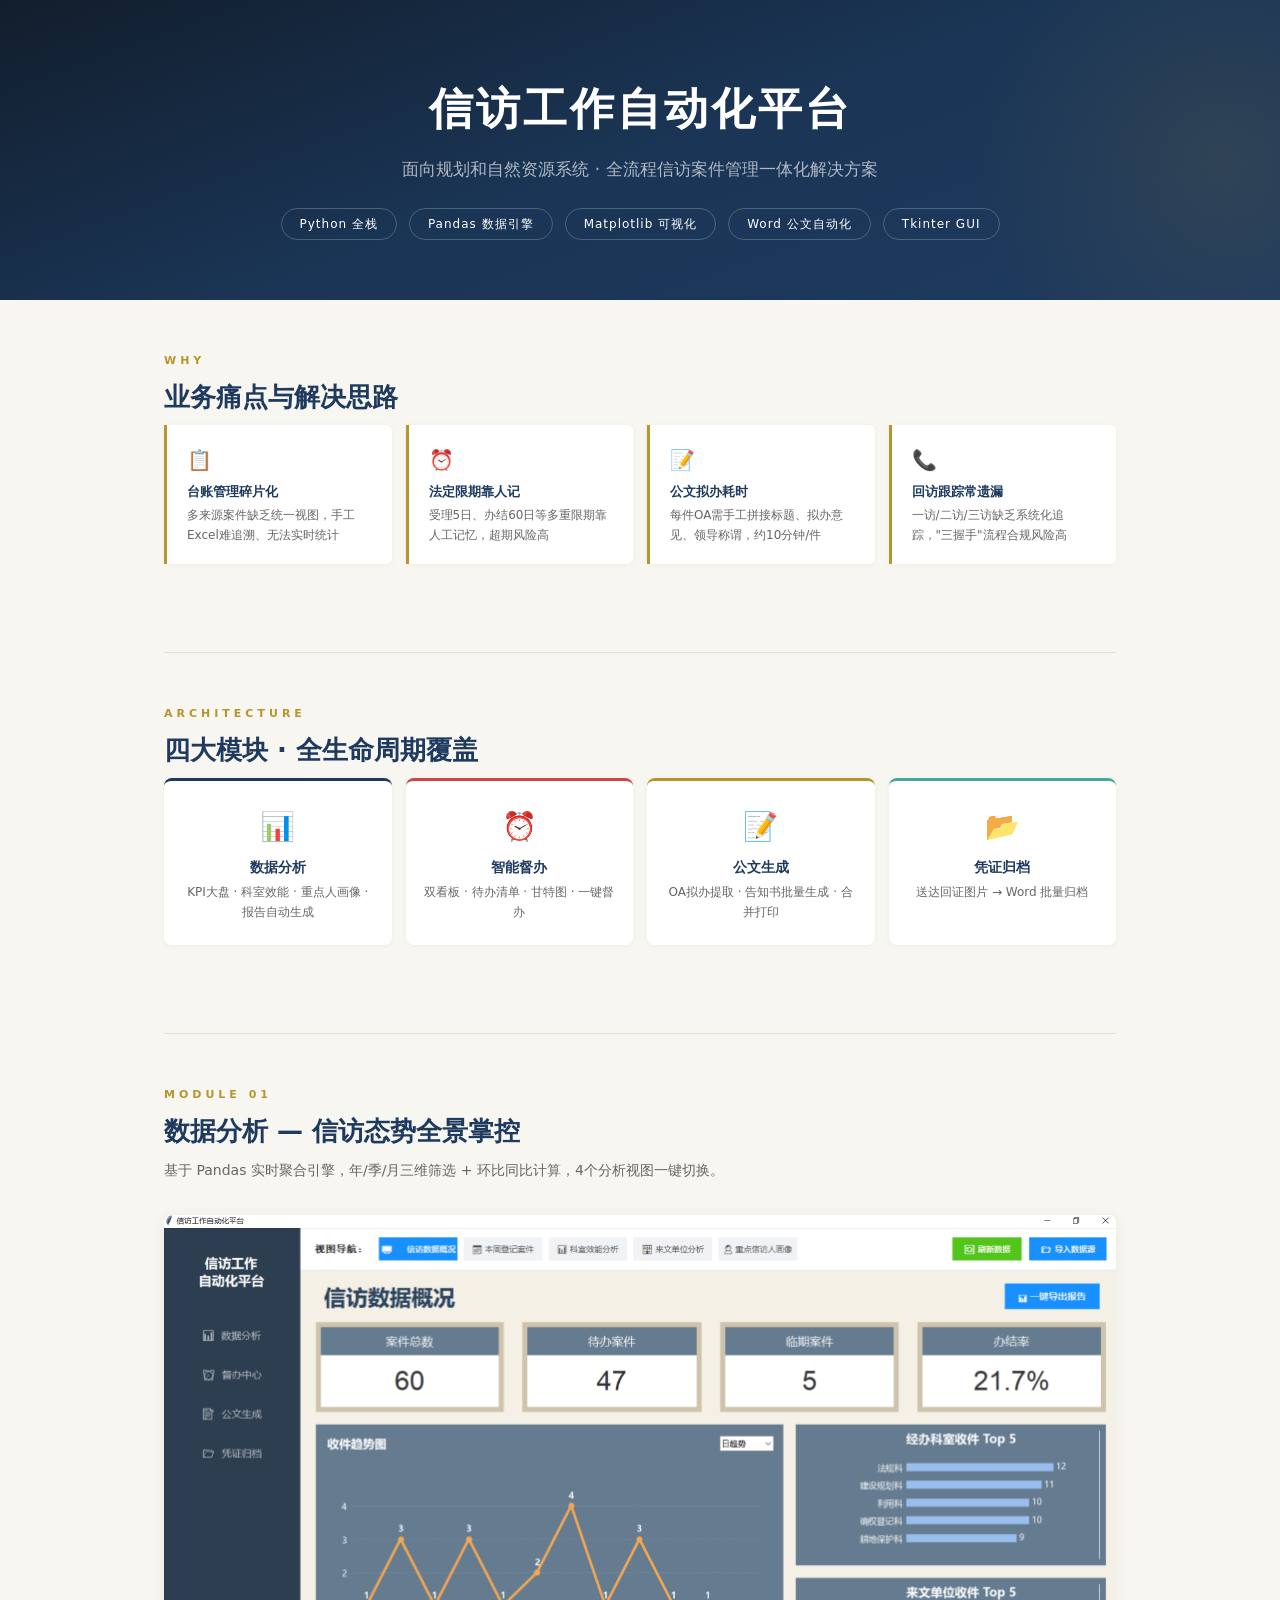
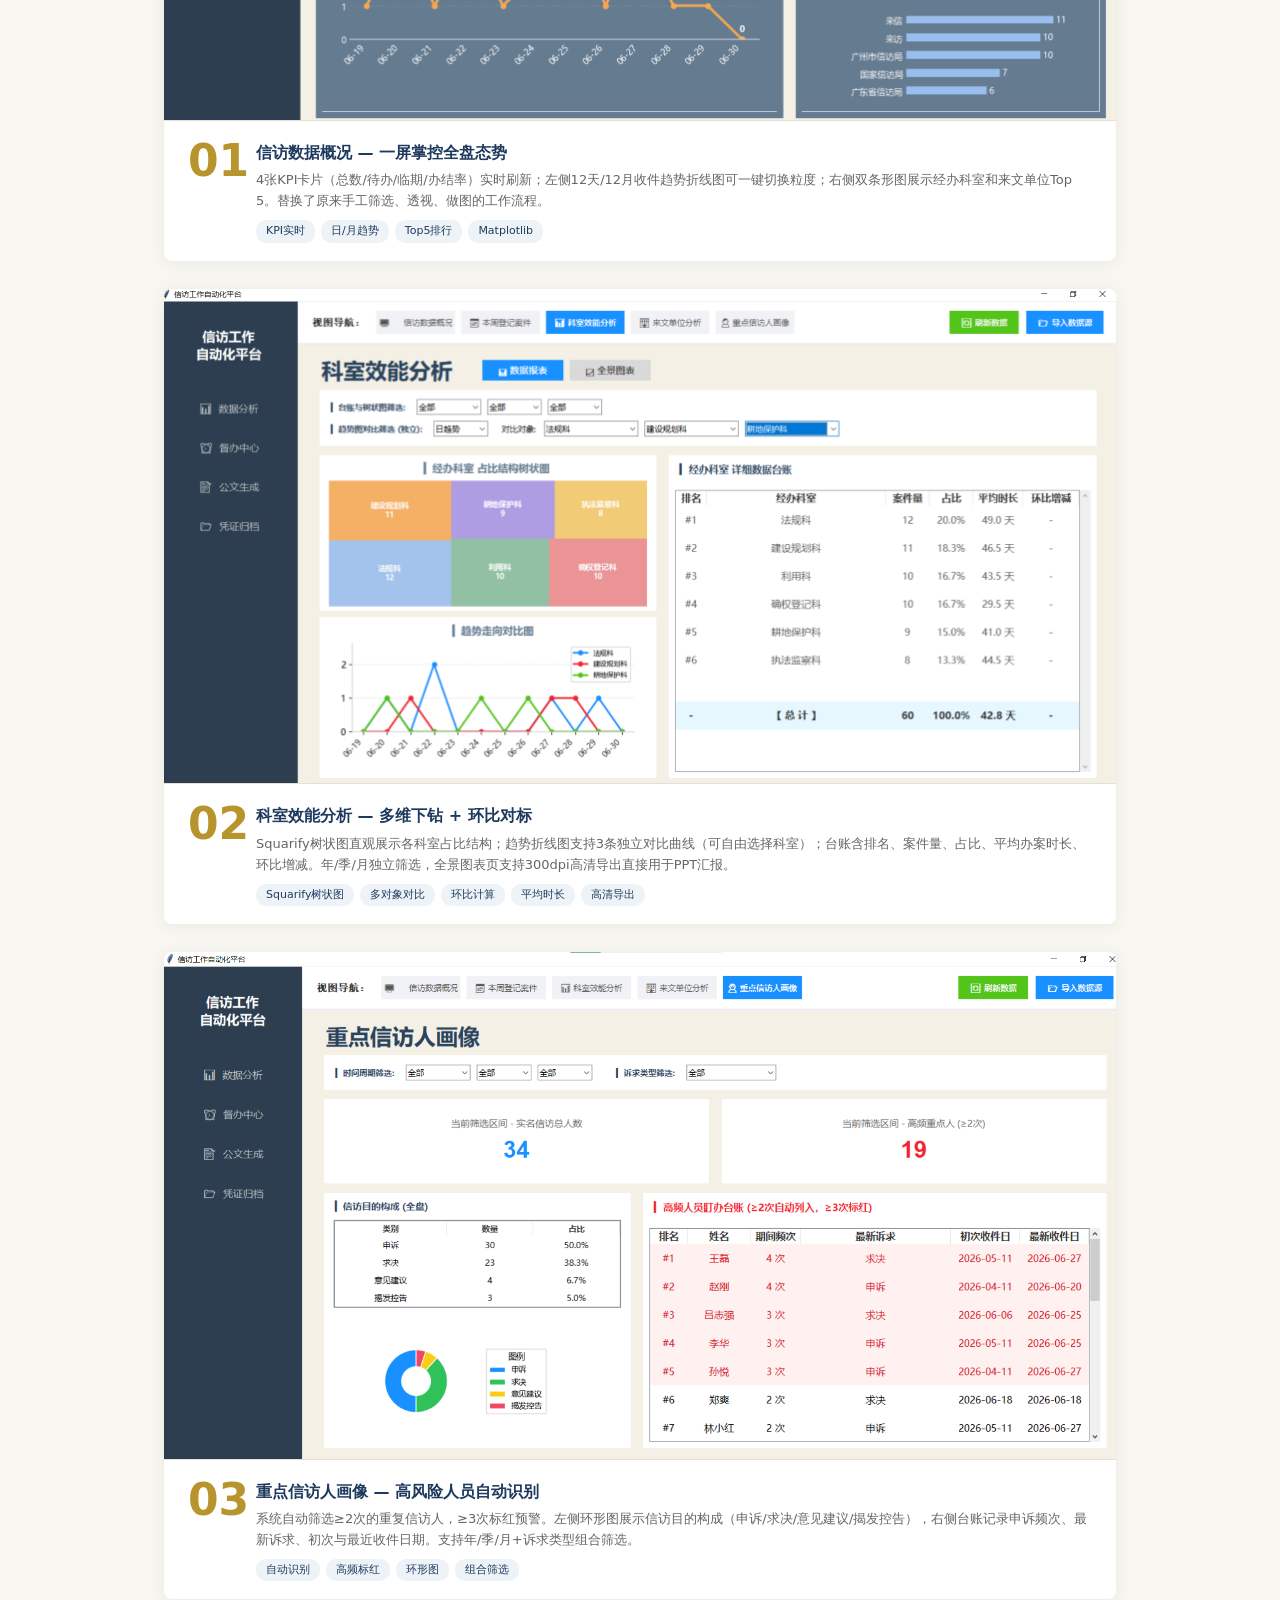
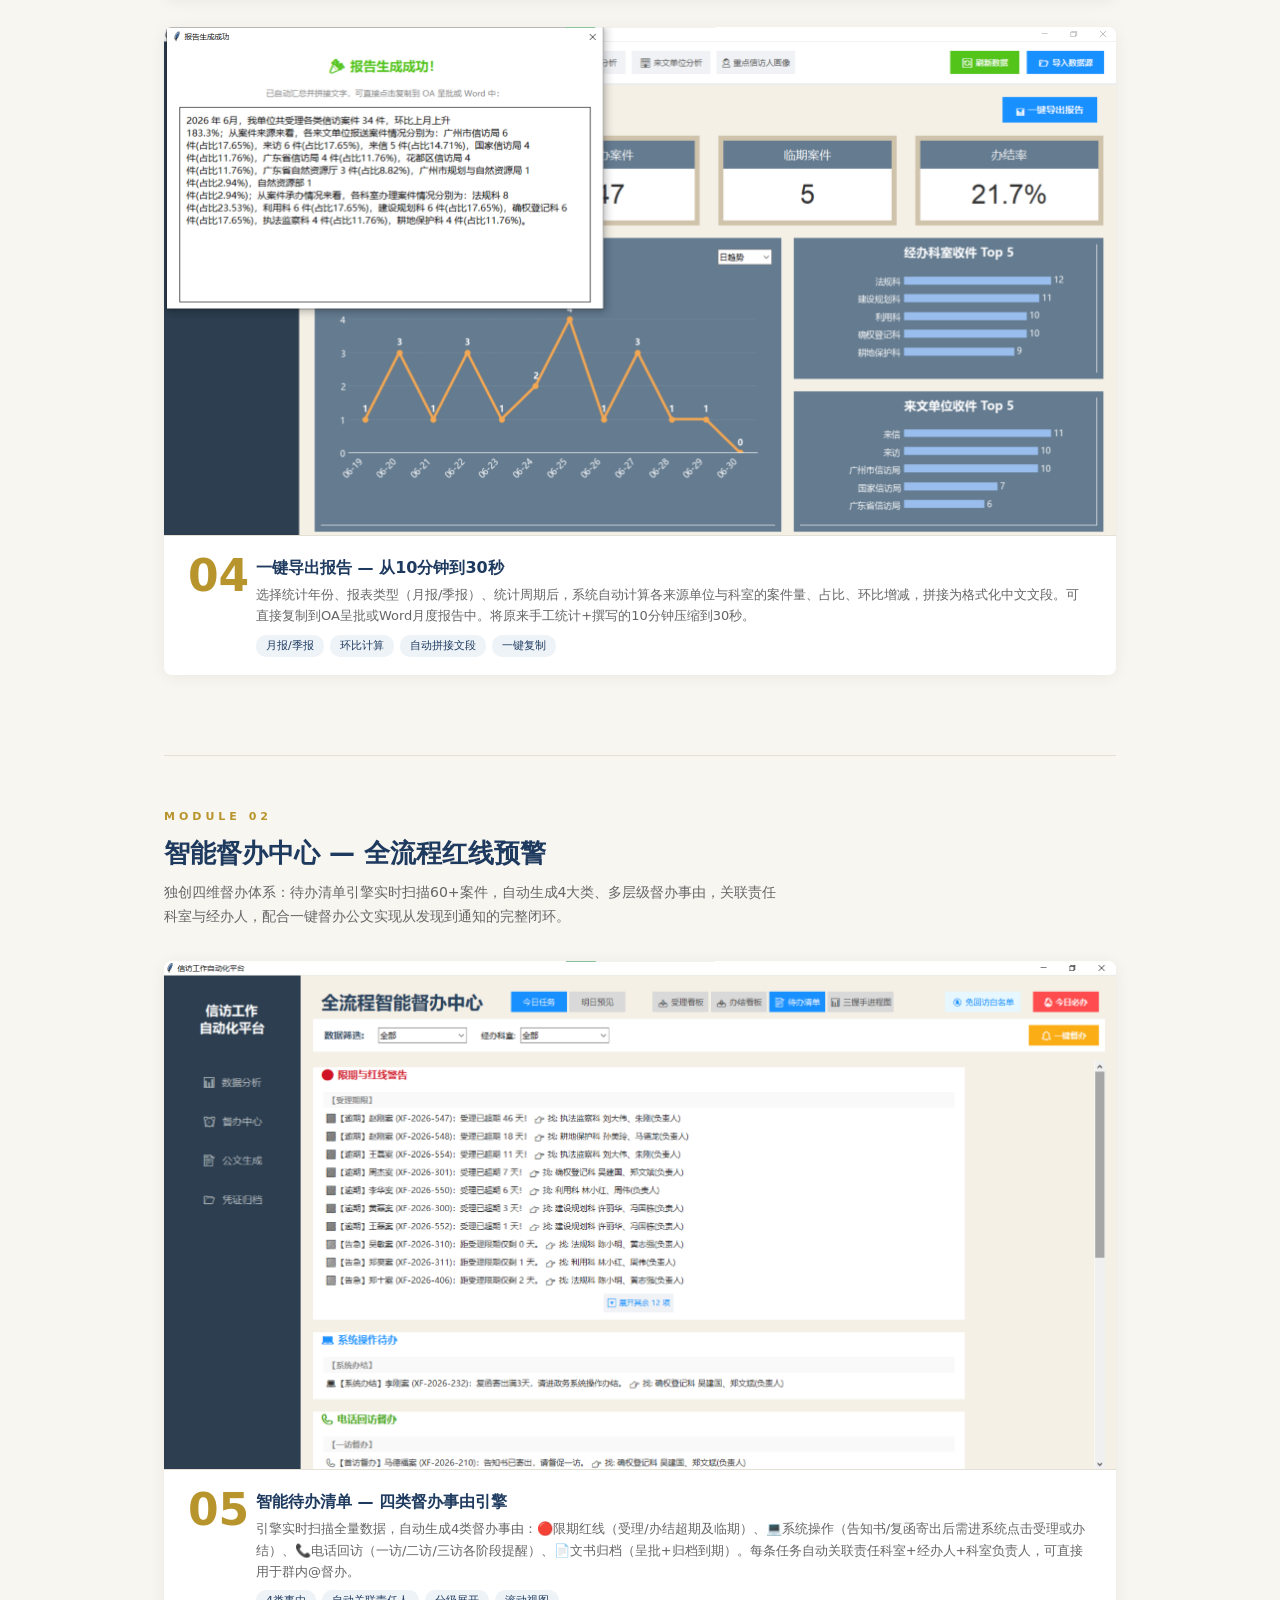
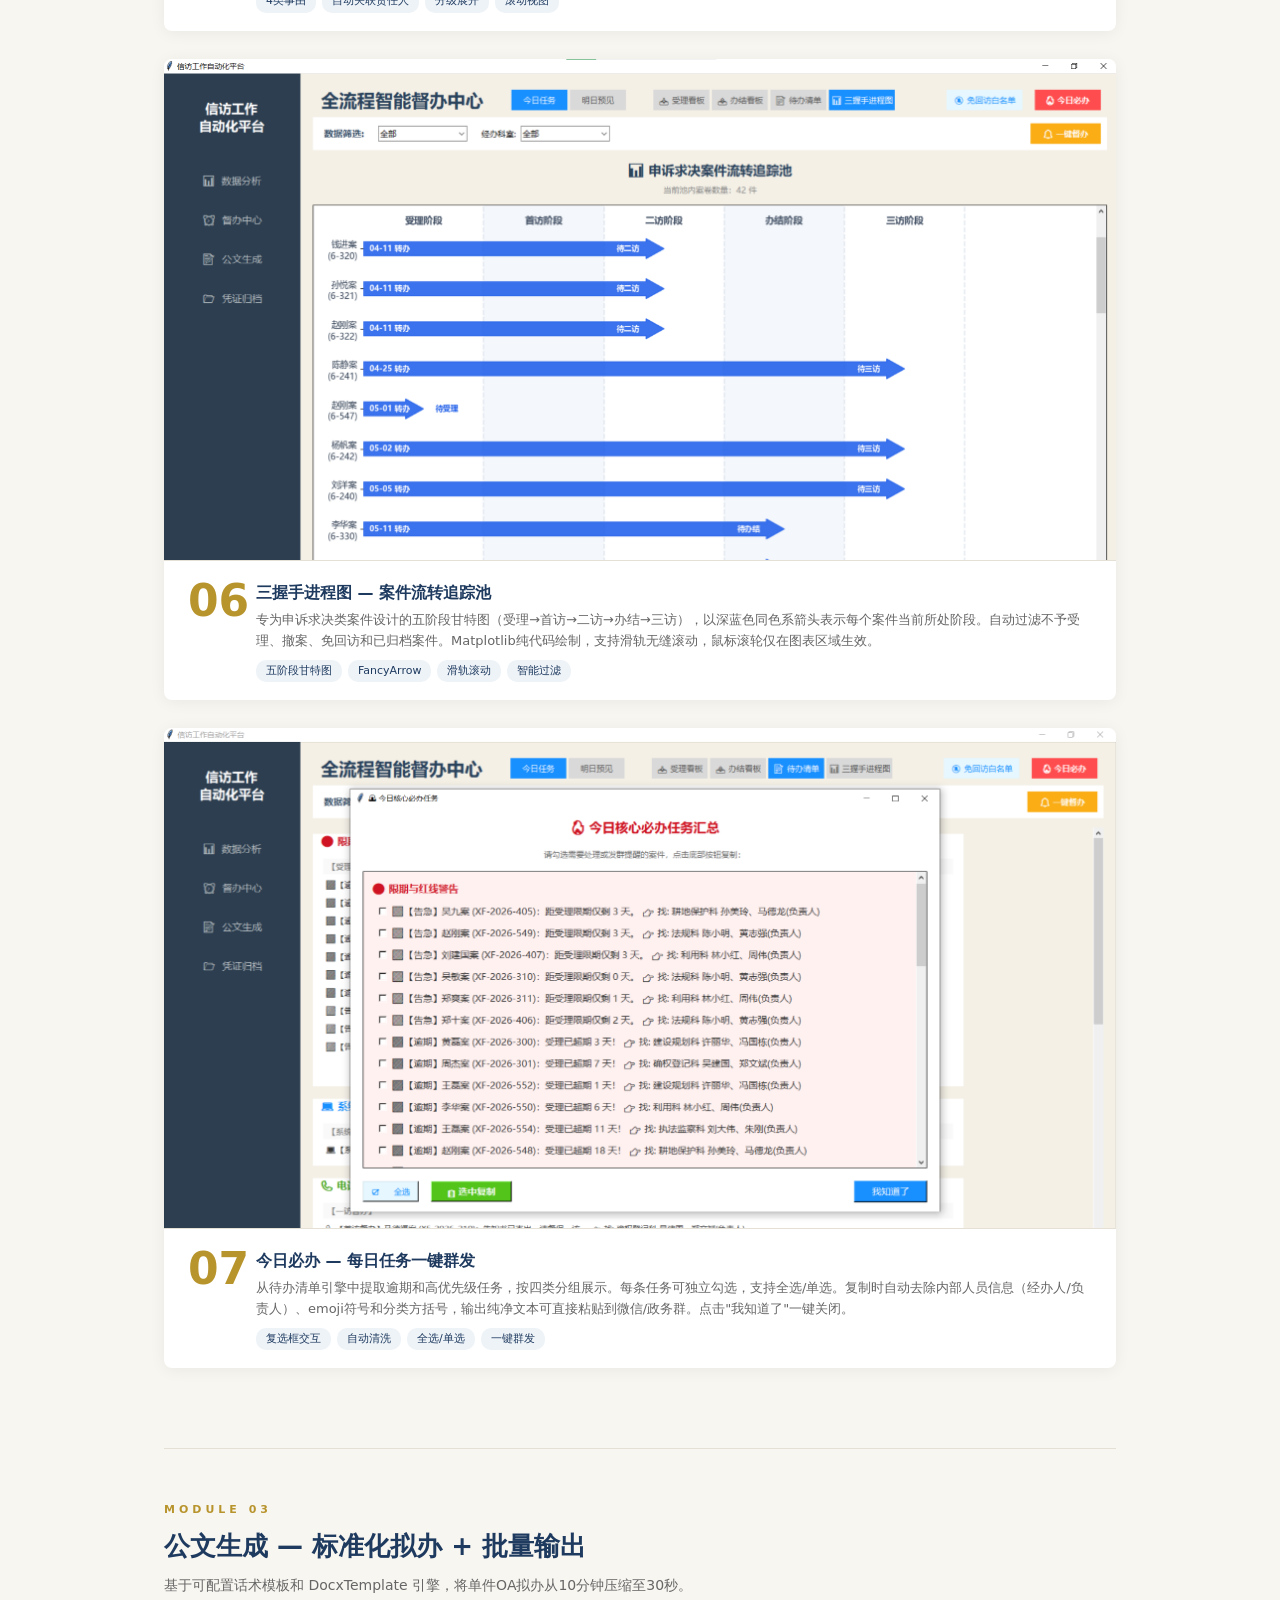
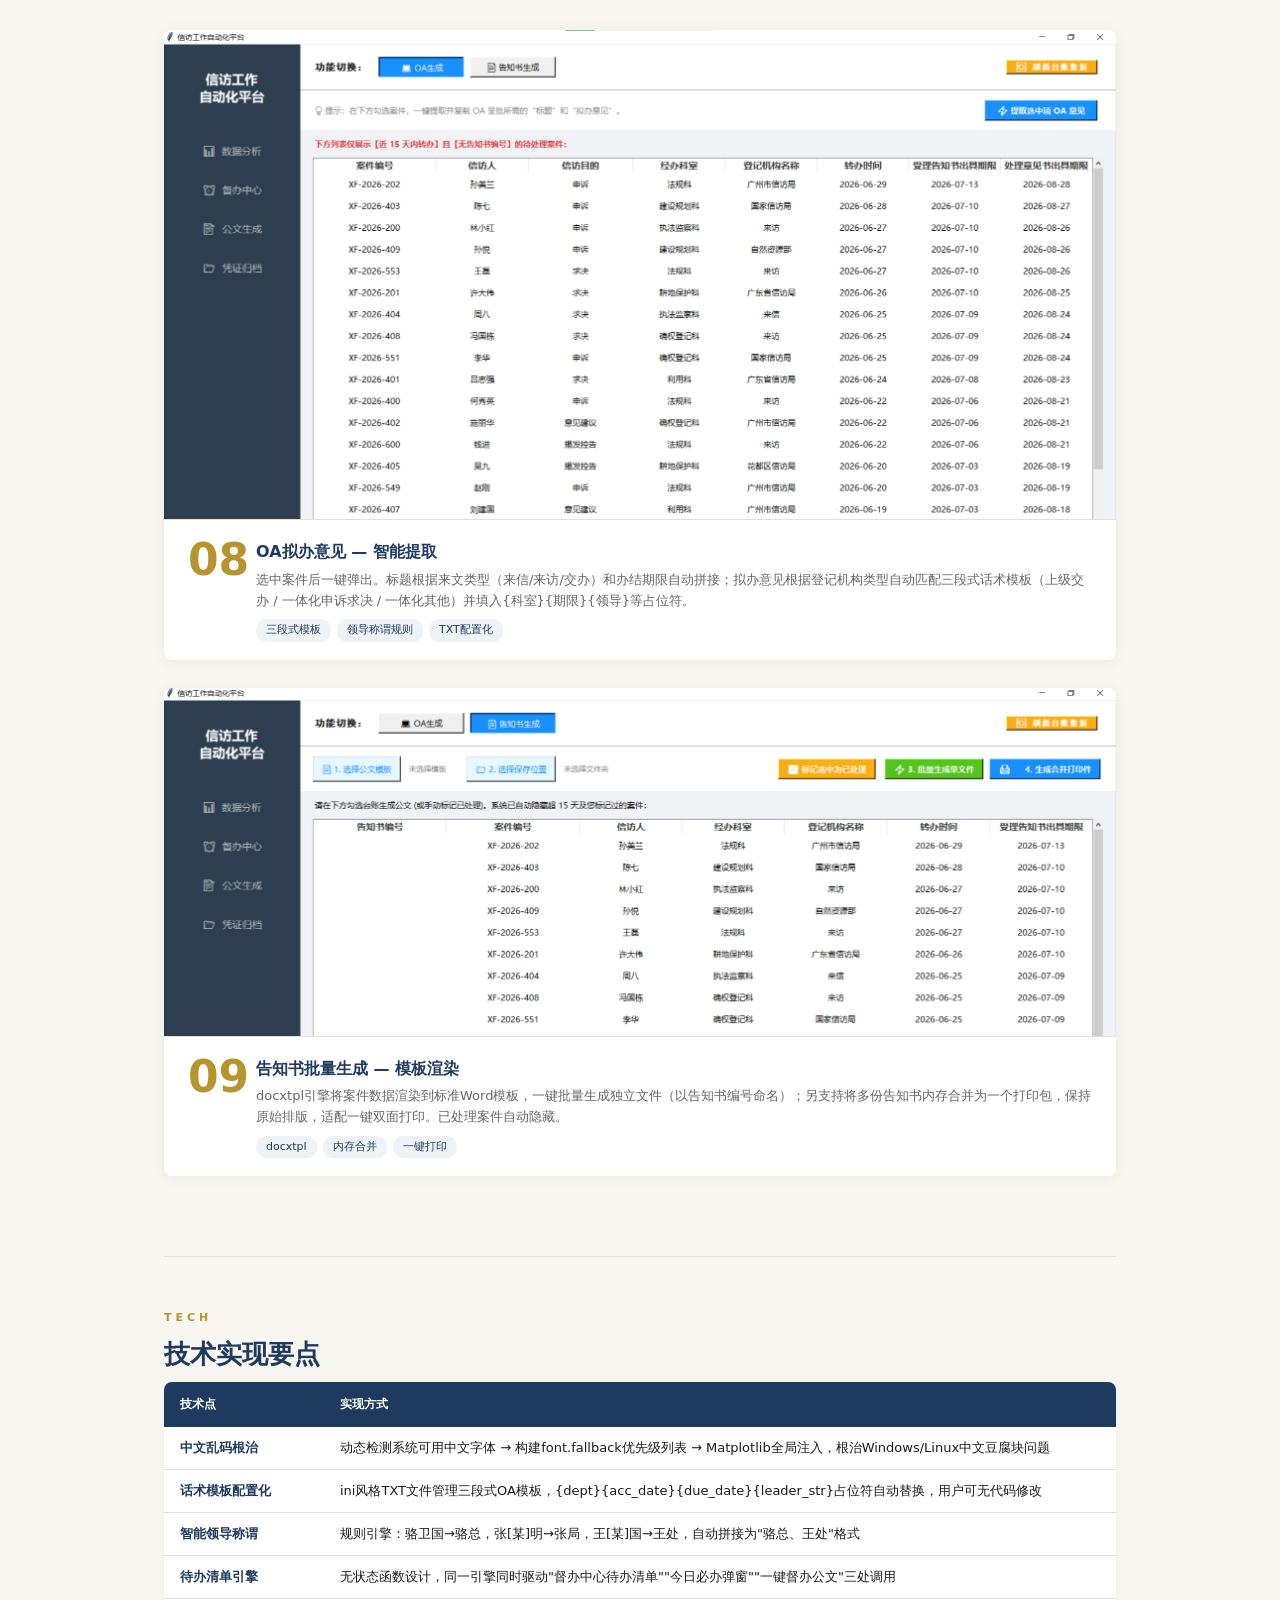
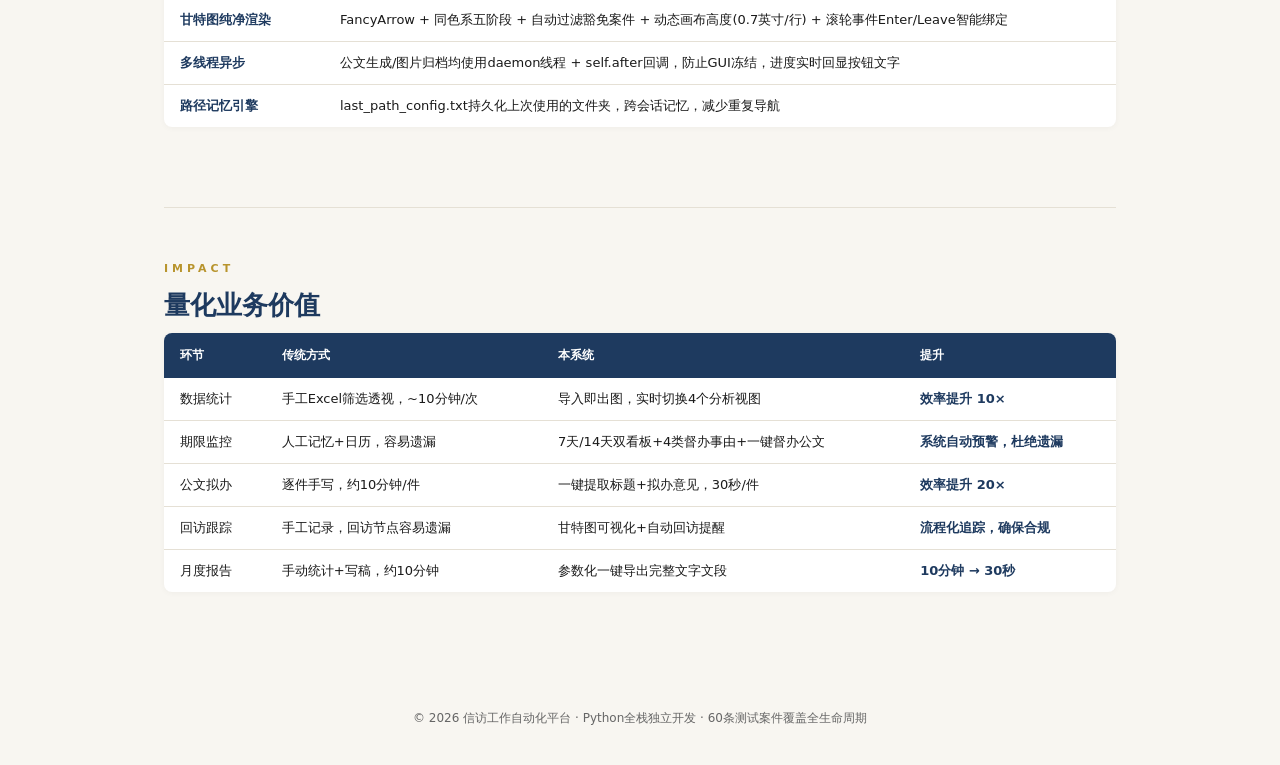
==== index.html @ 7f442aac "Add portfolio website for petition management platform Co-Authored-By: Claude Opus 4.7 <noreply@anth" ====
<!DOCTYPE html>
<html lang="zh-CN">
<head>
<meta charset="UTF-8">
<meta name="viewport" content="width=device-width, initial-scale=1.0">
<title>信访工作自动化平台 · 作品集</title>
<style>
  :root {
    --bg: #f8f6f1;
    --card: #fff;
    --text: #1a1a1a;
    --muted: #666;
    --blue: #1e3a5f;
    --gold: #b8942d;
    --tag-bg: #eef3f8;
    --border: #e5e0d5;
  }
  * { margin:0; padding:0; box-sizing:border-box; }
  body {
    font-family: "Microsoft YaHei","PingFang SC",system-ui,sans-serif;
    background:var(--bg); color:var(--text); line-height:1.7;
  }

  /* ── HERO ── */
  .hero {
    background: linear-gradient(160deg, #121e2d 0%, #1a3555 50%, #1e3a5f 100%);
    color:#fff; text-align:center; padding:72px 32px 60px; position:relative; overflow:hidden;
  }
  .hero::after {
    content:''; position:absolute; top:-30%; right:-15%;
    width:500px; height:500px;
    background:radial-gradient(circle, rgba(184,148,45,0.12) 0%, transparent 70%);
    pointer-events:none;
  }
  .hero h1 { font-size:44px; font-weight:900; letter-spacing:3px; position:relative; z-index:1; }
  .hero .sub { font-size:17px; color:rgba(255,255,255,0.65); margin-top:8px; position:relative; z-index:1; }
  .hero .tags { margin-top:24px; display:flex; justify-content:center; gap:12px; flex-wrap:wrap; position:relative; z-index:1; }
  .hero .tags span {
    border:1px solid rgba(255,255,255,0.22); padding:5px 18px; border-radius:20px;
    font-size:12px; letter-spacing:1px;
  }

  /* ── LAYOUT ── */
  .wrap { max-width:1000px; margin:0 auto; padding:0 24px; }
  .sec { padding:52px 0; border-bottom:1px solid var(--border); }
  .sec:last-child { border:none; }

  .sec-label { font-size:11px; letter-spacing:4px; color:var(--gold); font-weight:700; margin-bottom:4px; }
  .sec-title { font-size:26px; font-weight:900; color:var(--blue); margin-bottom:6px; }
  .sec-desc { font-size:14px; color:var(--muted); max-width:620px; margin-bottom:32px; }

  /* ── PAIN CARDS ── */
  .pain-row { display:grid; grid-template-columns:repeat(4,1fr); gap:14px; margin-bottom:36px; page-break-inside:avoid; break-inside:avoid; }
  @media(max-width:780px){ .pain-row{grid-template-columns:1fr 1fr;} }
  .pain {
    background:var(--card); border-left:3px solid var(--gold); padding:18px 20px;
    border-radius:0 6px 6px 0; box-shadow:0 1px 6px rgba(0,0,0,0.04);
  }
  .pain .icon { font-size:20px; margin-bottom:4px; }
  .pain .t { font-weight:700; font-size:13px; color:var(--blue); margin-bottom:2px; }
  .pain .d { font-size:12px; color:var(--muted); }

  /* ── SCREENSHOT ROW ── */
  .shot { background:var(--card); border-radius:8px; overflow:hidden; box-shadow:0 2px 16px rgba(0,0,0,0.06); margin-bottom:28px; transition: transform .18s, box-shadow .18s; page-break-inside:avoid; break-inside:avoid; }
  .shot:hover { transform:translateY(-2px); box-shadow:0 6px 24px rgba(0,0,0,0.10); }
  .shot img { width:100%; display:block; border-bottom:1px solid var(--border); cursor:pointer; }
  .shot .info { padding:18px 24px; display:flex; gap:20px; align-items:flex-start; }
  .shot .info .n { font-size:44px; font-weight:900; color:var(--gold); line-height:1; min-width:48px; }
  .shot .info h4 { font-size:16px; font-weight:800; color:var(--blue); margin-bottom:3px; }
  .shot .info .why { font-size:13px; color:var(--muted); line-height:1.65; margin-bottom:8px; }
  .shot .info .chip-row { display:flex; gap:6px; flex-wrap:wrap; }
  .chip { background:var(--tag-bg); padding:2px 10px; font-size:11px; border-radius:10px; color:var(--blue); }

  .shot-grid { display:grid; grid-template-columns:1fr 1fr; gap:22px; margin-bottom:28px; }
  @media(max-width:780px){ .shot-grid{grid-template-columns:1fr;} }

  /* ── ARCH ── */
  .arch-row { display:grid; grid-template-columns:repeat(4,1fr); gap:14px; margin-bottom:36px; }
  @media(max-width:780px){ .arch-row{grid-template-columns:1fr 1fr;} }
  .arch {
    background:var(--card); border-radius:8px; padding:22px 18px; text-align:center;
    box-shadow:0 1px 6px rgba(0,0,0,0.04); border-top:3px solid var(--blue);
  }
  .arch:nth-child(2){border-top-color:#c44} .arch:nth-child(3){border-top-color:var(--gold)} .arch:nth-child(4){border-top-color:#4a9}
  .arch .a { font-size:28px; margin-bottom:6px; }
  .arch .b { font-weight:700; font-size:14px; color:var(--blue); margin-bottom:2px; }
  .arch .c { font-size:12px; color:var(--muted); }

  /* ── TABLE ── */
  .tbl { width:100%; border-collapse:collapse; background:var(--card); border-radius:8px; overflow:hidden; box-shadow:0 1px 6px rgba(0,0,0,0.04); margin-bottom:28px; page-break-inside:avoid; break-inside:avoid; }
  .tbl th { background:var(--blue); color:#fff; padding:12px 16px; font-size:12px; text-align:left; font-weight:600; }
  .tbl td { padding:10px 16px; font-size:13px; border-bottom:1px solid var(--border); }
  .tbl tr:last-child td { border:none; }
  .tbl .k { font-weight:700; color:var(--blue); }

  /* ── LIGHTBOX ── */
  .lb { display:none; position:fixed; inset:0; background:rgba(0,0,0,0.9); z-index:999; align-items:center; justify-content:center; flex-direction:column; cursor:pointer; }
  .lb.on { display:flex; }
  .lb img { max-width:95vw; max-height:88vh; border-radius:4px; box-shadow:0 8px 40px rgba(0,0,0,0.5); }
  .lb .x { position:fixed; top:16px; right:28px; font-size:36px; color:#fff; cursor:pointer; z-index:1000; }
  .lb .cap { color:rgba(255,255,255,0.65); margin-top:12px; font-size:13px; max-width:560px; text-align:center; }

  /* ── FOOTER ── */
  .ft { text-align:center; padding:36px; color:var(--muted); font-size:12px; }
</style>
</head>
<body>

<!-- ═══════════ HERO ═══════════ -->
<header class="hero">
  <h1>信访工作自动化平台</h1>
  <p class="sub">面向规划和自然资源系统 · 全流程信访案件管理一体化解决方案</p>
  <div class="tags">
    <span>Python 全栈</span><span>Pandas 数据引擎</span><span>Matplotlib 可视化</span><span>Word 公文自动化</span><span>Tkinter GUI</span>
  </div>
</header>

<div class="wrap">

<!-- ═══════════ 痛点 ═══════════ -->
<section class="sec">
  <div class="sec-label">WHY</div>
  <div class="sec-title">业务痛点与解决思路</div>
  <div class="pain-row">
    <div class="pain"><div class="icon">&#x1F4CB;</div><div class="t">台账管理碎片化</div><div class="d">多来源案件缺乏统一视图，手工Excel难追溯、无法实时统计</div></div>
    <div class="pain"><div class="icon">&#x23F0;</div><div class="t">法定限期靠人记</div><div class="d">受理5日、办结60日等多重限期靠人工记忆，超期风险高</div></div>
    <div class="pain"><div class="icon">&#x1F4DD;</div><div class="t">公文拟办耗时</div><div class="d">每件OA需手工拼接标题、拟办意见、领导称谓，约10分钟/件</div></div>
    <div class="pain"><div class="icon">&#x1F4DE;</div><div class="t">回访跟踪常遗漏</div><div class="d">一访/二访/三访缺乏系统化追踪，"三握手"流程合规风险高</div></div>
  </div>
</section>

<!-- ═══════════ 系统架构 ═══════════ -->
<section class="sec">
  <div class="sec-label">ARCHITECTURE</div>
  <div class="sec-title">四大模块 · 全生命周期覆盖</div>
  <div class="arch-row">
    <div class="arch"><div class="a">&#x1F4CA;</div><div class="b">数据分析</div><div class="c">KPI大盘 · 科室效能 · 重点人画像 · 报告自动生成</div></div>
    <div class="arch"><div class="a">&#x23F0;</div><div class="b">智能督办</div><div class="c">双看板 · 待办清单 · 甘特图 · 一键督办</div></div>
    <div class="arch"><div class="a">&#x1F4DD;</div><div class="b">公文生成</div><div class="c">OA拟办提取 · 告知书批量生成 · 合并打印</div></div>
    <div class="arch"><div class="a">&#x1F4C2;</div><div class="b">凭证归档</div><div class="c">送达回证图片 → Word 批量归档</div></div>
  </div>
</section>

<!-- ═══════════ 模块一：数据分析 ═══════════ -->
<section class="sec">
  <div class="sec-label">MODULE 01</div>
  <div class="sec-title">数据分析 — 信访态势全景掌控</div>
  <p class="sec-desc">基于 Pandas 实时聚合引擎，年/季/月三维筛选 + 环比同比计算，4个分析视图一键切换。</p>

  <!-- 截图1：全局概况 -->
  <div class="shot">
    <img src="功能截图/信访数据概况页.png" alt="信访数据概况" loading="lazy" onclick="openLB(this.src,'全局态势一屏掌控：KPI卡片实时刷新，日/月趋势切换，科室&来文单位Top5排行')">
    <div class="info">
      <div class="n">01</div>
      <div>
        <h4>信访数据概况 — 一屏掌控全盘态势</h4>
        <p class="why">4张KPI卡片（总数/待办/临期/办结率）实时刷新；左侧12天/12月收件趋势折线图可一键切换粒度；右侧双条形图展示经办科室和来文单位Top 5。替换了原来手工筛选、透视、做图的工作流程。</p>
        <div class="chip-row"><span class="chip">KPI实时</span><span class="chip">日/月趋势</span><span class="chip">Top5排行</span><span class="chip">Matplotlib</span></div>
      </div>
    </div>
  </div>

  <!-- 截图2：科室效能 -->
  <div class="shot">
    <img src="功能截图/科室效能分析页的数据报表.png" alt="科室效能分析" loading="lazy" onclick="openLB(this.src,'树状图 + 趋势对比 + 数据台账：排名、案件量、占比、平均办案时长、环比增减')">
    <div class="info">
      <div class="n">02</div>
      <div>
        <h4>科室效能分析 — 多维下钻 + 环比对标</h4>
        <p class="why">Squarify树状图直观展示各科室占比结构；趋势折线图支持3条独立对比曲线（可自由选择科室）；台账含排名、案件量、占比、平均办案时长、环比增减。年/季/月独立筛选，全景图表页支持300dpi高清导出直接用于PPT汇报。</p>
        <div class="chip-row"><span class="chip">Squarify树状图</span><span class="chip">多对象对比</span><span class="chip">环比计算</span><span class="chip">平均时长</span><span class="chip">高清导出</span></div>
      </div>
    </div>
  </div>

  <!-- 截图3：重点人画像 -->
  <div class="shot">
    <img src="功能截图/重点人画像页.png" alt="重点信访人画像" loading="lazy" onclick="openLB(this.src,'自动识别高频信访人：≥2次列入台账，≥3次标红；环形图展示信访目的构成')">
    <div class="info">
      <div class="n">03</div>
      <div>
        <h4>重点信访人画像 — 高风险人员自动识别</h4>
        <p class="why">系统自动筛选≥2次的重复信访人，≥3次标红预警。左侧环形图展示信访目的构成（申诉/求决/意见建议/揭发控告），右侧台账记录申诉频次、最新诉求、初次与最近收件日期。支持年/季/月+诉求类型组合筛选。</p>
        <div class="chip-row"><span class="chip">自动识别</span><span class="chip">高频标红</span><span class="chip">环形图</span><span class="chip">组合筛选</span></div>
      </div>
    </div>
  </div>

  <!-- 截图4：报告导出 -->
  <div class="shot">
    <img src="功能截图/信访数据周报、月报提取页.png" alt="一键导出报告" loading="lazy" onclick="openLB(this.src,'参数化生成：选择年份·报表类型·统计周期，自动输出格式化的文字报告，一键复制到OA')">
    <div class="info">
      <div class="n">04</div>
      <div>
        <h4>一键导出报告 — 从10分钟到30秒</h4>
        <p class="why">选择统计年份、报表类型（月报/季报）、统计周期后，系统自动计算各来源单位与科室的案件量、占比、环比增减，拼接为格式化中文文段。可直接复制到OA呈批或Word月度报告中。将原来手工统计+撰写的10分钟压缩到30秒。</p>
        <div class="chip-row"><span class="chip">月报/季报</span><span class="chip">环比计算</span><span class="chip">自动拼接文段</span><span class="chip">一键复制</span></div>
      </div>
    </div>
  </div>
</section>

<!-- ═══════════ 模块二：智能督办 ═══════════ -->
<section class="sec">
  <div class="sec-label">MODULE 02</div>
  <div class="sec-title">智能督办中心 — 全流程红线预警</div>
  <p class="sec-desc">独创四维督办体系：待办清单引擎实时扫描60+案件，自动生成4大类、多层级督办事由，关联责任科室与经办人，配合一键督办公文实现从发现到通知的完整闭环。</p>

  <!-- 截图5：待办清单 -->
  <div class="shot">
    <img src="功能截图/督办中心的待办清单.png" alt="智能待办清单" loading="lazy" onclick="openLB(this.src,'四类督办事由全覆盖：限期红线·系统操作·电话回访·文书归档，自动关联责任科室+经办人')">
    <div class="info">
      <div class="n">05</div>
      <div>
        <h4>智能待办清单 — 四类督办事由引擎</h4>
        <p class="why">引擎实时扫描全量数据，自动生成4类督办事由：🔴限期红线（受理/办结超期及临期）、💻系统操作（告知书/复函寄出后需进系统点击受理或办结）、📞电话回访（一访/二访/三访各阶段提醒）、📄文书归档（呈批+归档到期）。每条任务自动关联责任科室+经办人+科室负责人，可直接用于群内@督办。</p>
        <div class="chip-row"><span class="chip">4类事由</span><span class="chip">自动关联责任人</span><span class="chip">分级展开</span><span class="chip">滚动视图</span></div>
      </div>
    </div>
  </div>

  <!-- 截图6：三握手进程图 -->
  <div class="shot">
    <img src="功能截图/督办中心的三握手进程图.png" alt="三握手进程图" loading="lazy" onclick="openLB(this.src,'申诉求决案件流转追踪甘特图：五阶段同色系箭头，滑轨滚动，自动过滤免回访案件')">
    <div class="info">
      <div class="n">06</div>
      <div>
        <h4>三握手进程图 — 案件流转追踪池</h4>
        <p class="why">专为申诉求决类案件设计的五阶段甘特图（受理→首访→二访→办结→三访），以深蓝色同色系箭头表示每个案件当前所处阶段。自动过滤不予受理、撤案、免回访和已归档案件。Matplotlib纯代码绘制，支持滑轨无缝滚动，鼠标滚轮仅在图表区域生效。</p>
        <div class="chip-row"><span class="chip">五阶段甘特图</span><span class="chip">FancyArrow</span><span class="chip">滑轨滚动</span><span class="chip">智能过滤</span></div>
      </div>
    </div>
  </div>

  <!-- 截图7：今日必办 -->
  <div class="shot">
    <img src="功能截图/督办中心的今日必办窗口.png" alt="今日必办" loading="lazy" onclick="openLB(this.src,'每日核心任务汇总：四类事由分组 + 复选框交互 + 选中复制（自动清洗内部信息）→ 直接发群')">
    <div class="info">
      <div class="n">07</div>
      <div>
        <h4>今日必办 — 每日任务一键群发</h4>
        <p class="why">从待办清单引擎中提取逾期和高优先级任务，按四类分组展示。每条任务可独立勾选，支持全选/单选。复制时自动去除内部人员信息（经办人/负责人）、emoji符号和分类方括号，输出纯净文本可直接粘贴到微信/政务群。点击"我知道了"一键关闭。</p>
        <div class="chip-row"><span class="chip">复选框交互</span><span class="chip">自动清洗</span><span class="chip">全选/单选</span><span class="chip">一键群发</span></div>
      </div>
    </div>
  </div>
</section>

<!-- ═══════════ 模块三：公文生成 ═══════════ -->
<section class="sec">
  <div class="sec-label">MODULE 03</div>
  <div class="sec-title">公文生成 — 标准化拟办 + 批量输出</div>
  <p class="sec-desc">基于可配置话术模板和 DocxTemplate 引擎，将单件OA拟办从10分钟压缩至30秒。</p>

  <!-- 截图8：OA生成 -->
  <div class="shot">
    <img src="功能截图/公文生成的oa生成.png" alt="OA拟办意见" loading="lazy" onclick="openLB(this.src,'OA拟办意见弹窗：自动拼接标题+拟办意见，三段式话术模板自动匹配，一键复制')">
    <div class="info">
      <div class="n">08</div>
      <div>
        <h4>OA拟办意见 — 智能提取</h4>
        <p class="why">选中案件后一键弹出。标题根据来文类型（来信/来访/交办）和办结期限自动拼接；拟办意见根据登记机构类型自动匹配三段式话术模板（上级交办 / 一体化申诉求决 / 一体化其他）并填入{科室}{期限}{领导}等占位符。</p>
        <div class="chip-row"><span class="chip">三段式模板</span><span class="chip">领导称谓规则</span><span class="chip">TXT配置化</span></div>
      </div>
    </div>
  </div>
  <!-- 截图9：告知书生成 -->
  <div class="shot">
    <img src="功能截图/公文生成的告知书生成.png" alt="告知书生成" loading="lazy" onclick="openLB(this.src,'告知书批量生成：docxtpl模板渲染 + 批量输出 + 合并打印件 + 已处理标记')">
    <div class="info">
      <div class="n">09</div>
      <div>
        <h4>告知书批量生成 — 模板渲染</h4>
        <p class="why">docxtpl引擎将案件数据渲染到标准Word模板，一键批量生成独立文件（以告知书编号命名）；另支持将多份告知书内存合并为一个打印包，保持原始排版，适配一键双面打印。已处理案件自动隐藏。</p>
        <div class="chip-row"><span class="chip">docxtpl</span><span class="chip">内存合并</span><span class="chip">一键打印</span></div>
      </div>
    </div>
  </div>
</section>

<!-- ═══════════ 技术亮点 ═══════════ -->
<section class="sec">
  <div class="sec-label">TECH</div>
  <div class="sec-title">技术实现要点</div>
  <table class="tbl">
    <tr><th width="160">技术点</th><th>实现方式</th></tr>
    <tr><td class="k">中文乱码根治</td><td>动态检测系统可用中文字体 → 构建font.fallback优先级列表 → Matplotlib全局注入，根治Windows/Linux中文豆腐块问题</td></tr>
    <tr><td class="k">话术模板配置化</td><td>ini风格TXT文件管理三段式OA模板，{dept}{acc_date}{due_date}{leader_str}占位符自动替换，用户可无代码修改</td></tr>
    <tr><td class="k">智能领导称谓</td><td>规则引擎：骆卫国→骆总，张[某]明→张局，王[某]国→王处，自动拼接为"骆总、王处"格式</td></tr>
    <tr><td class="k">待办清单引擎</td><td>无状态函数设计，同一引擎同时驱动"督办中心待办清单""今日必办弹窗""一键督办公文"三处调用</td></tr>
    <tr><td class="k">甘特图纯净渲染</td><td>FancyArrow + 同色系五阶段 + 自动过滤豁免案件 + 动态画布高度(0.7英寸/行) + 滚轮事件Enter/Leave智能绑定</td></tr>
    <tr><td class="k">多线程异步</td><td>公文生成/图片归档均使用daemon线程 + self.after回调，防止GUI冻结，进度实时回显按钮文字</td></tr>
    <tr><td class="k">路径记忆引擎</td><td>last_path_config.txt持久化上次使用的文件夹，跨会话记忆，减少重复导航</td></tr>
  </table>
</section>

<!-- ═══════════ 业务价值 ═══════════ -->
<section class="sec">
  <div class="sec-label">IMPACT</div>
  <div class="sec-title">量化业务价值</div>
  <table class="tbl">
    <tr><th>环节</th><th>传统方式</th><th>本系统</th><th>提升</th></tr>
    <tr><td>数据统计</td><td>手工Excel筛选透视，~10分钟/次</td><td>导入即出图，实时切换4个分析视图</td><td class="k">效率提升 10×</td></tr>
    <tr><td>期限监控</td><td>人工记忆+日历，容易遗漏</td><td>7天/14天双看板+4类督办事由+一键督办公文</td><td class="k">系统自动预警，杜绝遗漏</td></tr>
    <tr><td>公文拟办</td><td>逐件手写，约10分钟/件</td><td>一键提取标题+拟办意见，30秒/件</td><td class="k">效率提升 20×</td></tr>
    <tr><td>回访跟踪</td><td>手工记录，回访节点容易遗漏</td><td>甘特图可视化+自动回访提醒</td><td class="k">流程化追踪，确保合规</td></tr>
    <tr><td>月度报告</td><td>手动统计+写稿，约10分钟</td><td>参数化一键导出完整文字文段</td><td class="k">10分钟 → 30秒</td></tr>
  </table>
</section>

</div><!-- /.wrap -->

<div class="ft">&copy; 2026 信访工作自动化平台 · Python全栈独立开发 · 60条测试案件覆盖全生命周期</div>

<!-- ═══════════ LIGHTBOX ═══════════ -->
<div class="lb" id="lb" onclick="closeLB()">
  <span class="x">&times;</span>
  <img id="lb-img" src="" alt="">
  <p class="cap" id="lb-cap"></p>
</div>
<script>
function openLB(src,cap){document.getElementById('lb-img').src=src;document.getElementById('lb-cap').textContent=cap;document.getElementById('lb').classList.add('on');document.body.style.overflow='hidden';}
function closeLB(){document.getElementById('lb').classList.remove('on');document.body.style.overflow='';}
document.addEventListener('keydown',function(e){if(e.key==='Escape')closeLB();});
</script>
</body>
</html>
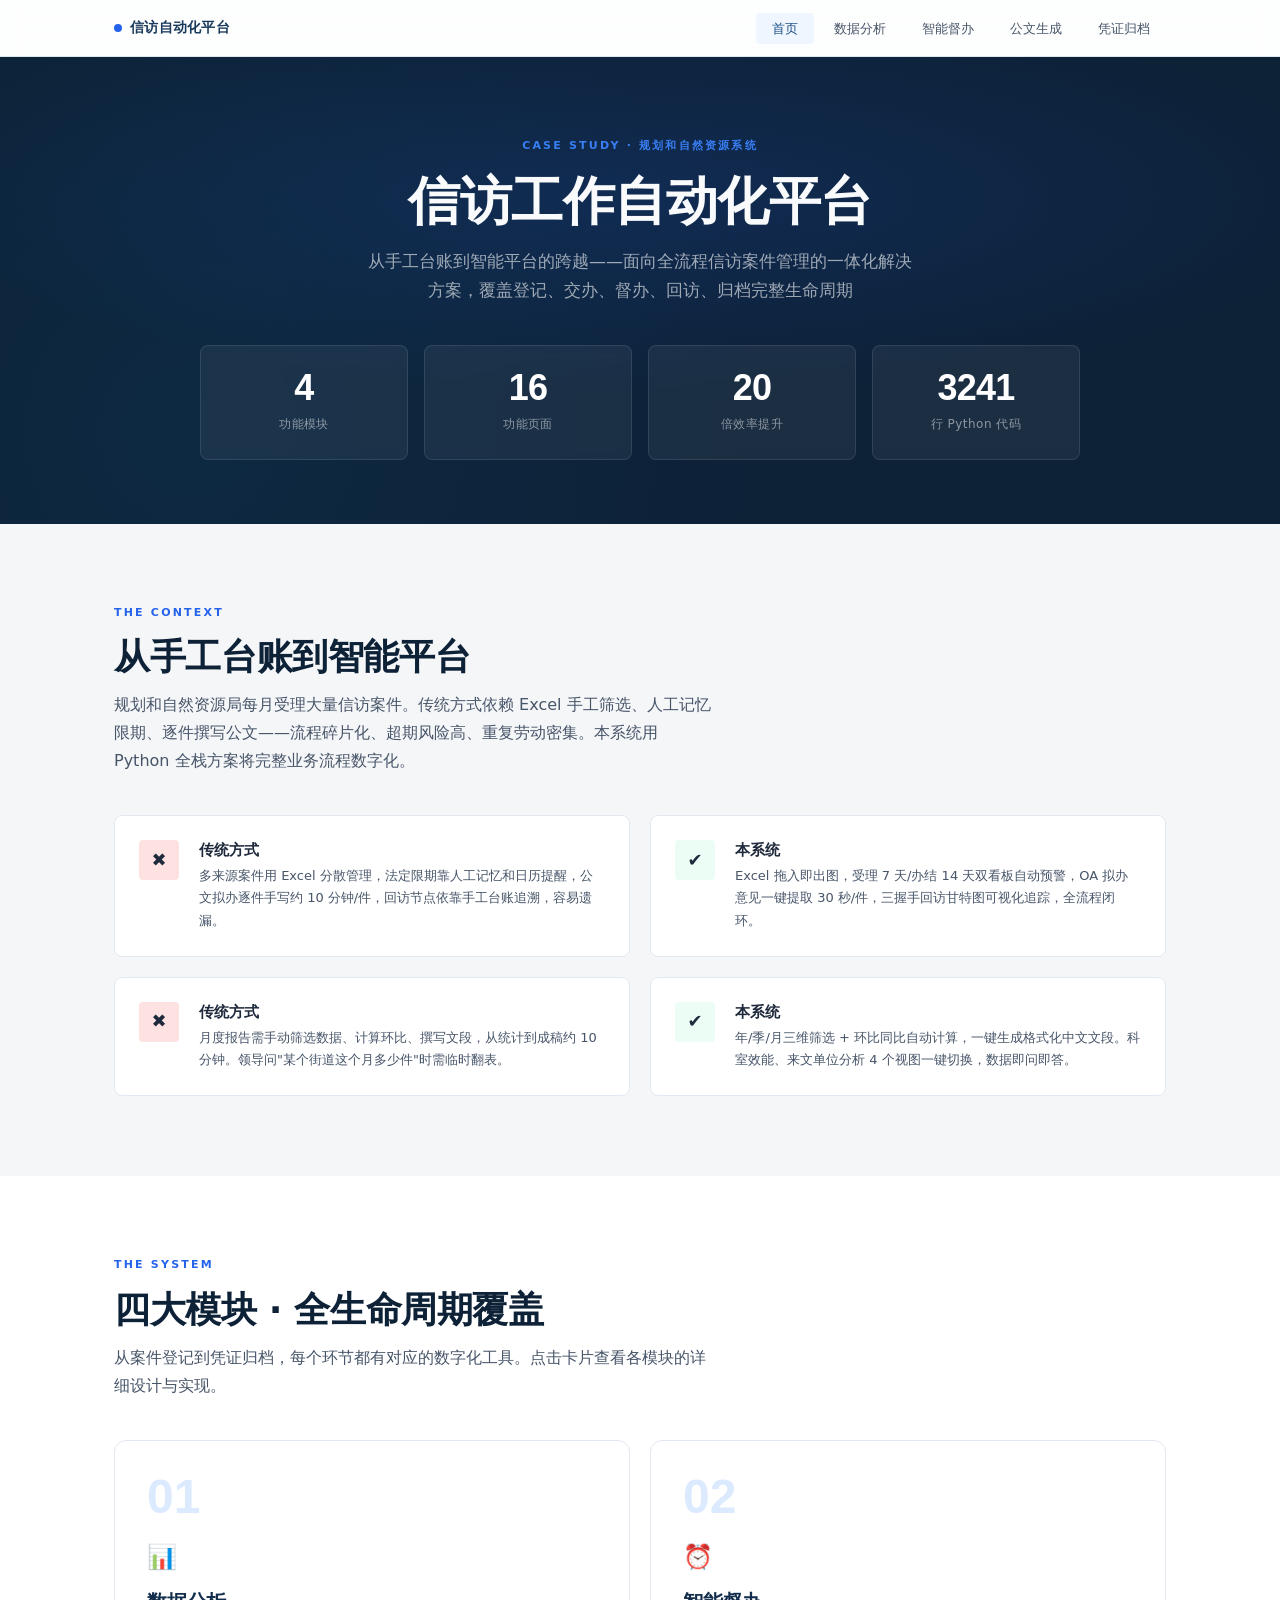
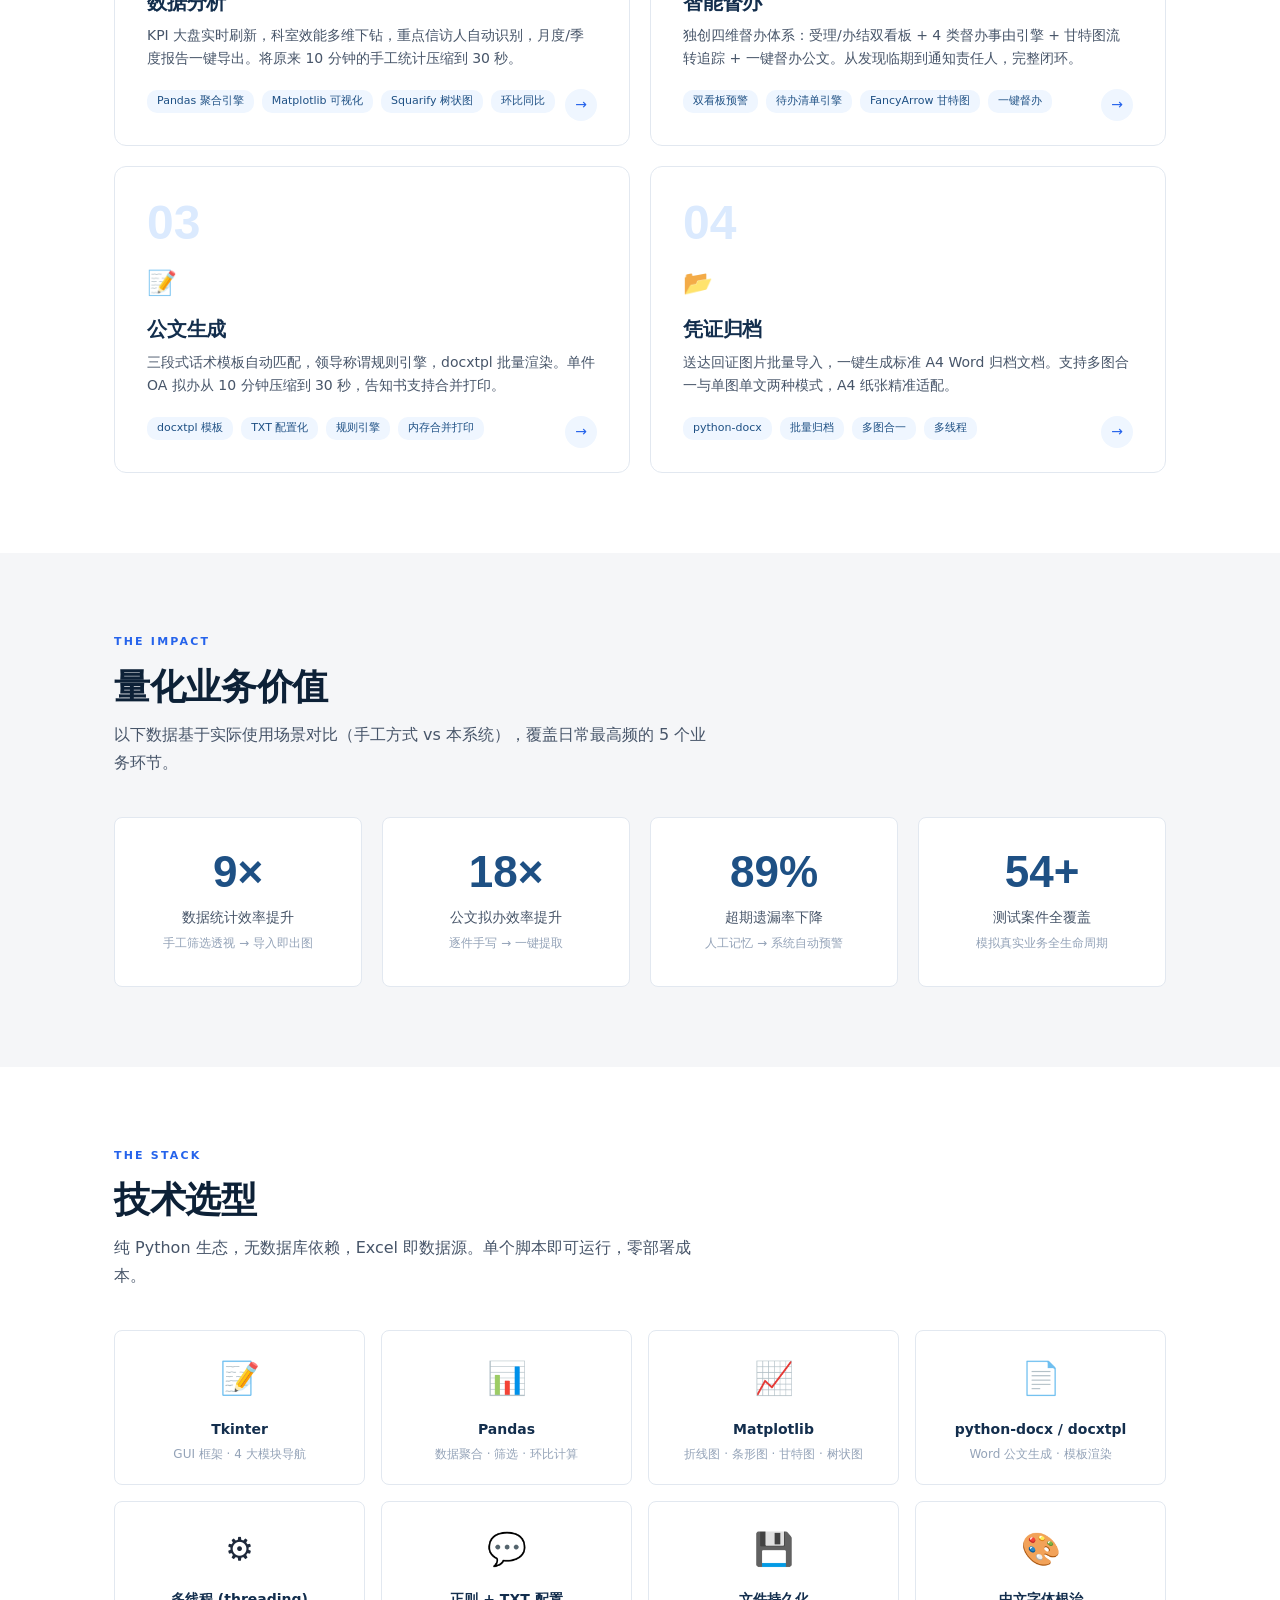
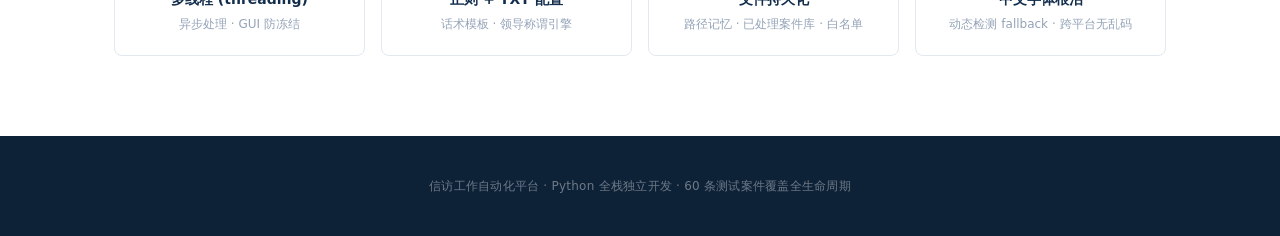
==== commit 21b6af2c: "Redesign portfolio: single-page → multi-page Precision UI system - New design system: cool gray-whit" ====
--- a/index.html
+++ b/index.html
@@ -4,324 +4,255 @@
 <meta charset="UTF-8">
 <meta name="viewport" content="width=device-width, initial-scale=1.0">
 <title>信访工作自动化平台 · 作品集</title>
-<style>
-  :root {
-    --bg: #f8f6f1;
-    --card: #fff;
-    --text: #1a1a1a;
-    --muted: #666;
-    --blue: #1e3a5f;
-    --gold: #b8942d;
-    --tag-bg: #eef3f8;
-    --border: #e5e0d5;
-  }
-  * { margin:0; padding:0; box-sizing:border-box; }
-  body {
-    font-family: "Microsoft YaHei","PingFang SC",system-ui,sans-serif;
-    background:var(--bg); color:var(--text); line-height:1.7;
-  }
-
-  /* ── HERO ── */
-  .hero {
-    background: linear-gradient(160deg, #121e2d 0%, #1a3555 50%, #1e3a5f 100%);
-    color:#fff; text-align:center; padding:72px 32px 60px; position:relative; overflow:hidden;
-  }
-  .hero::after {
-    content:''; position:absolute; top:-30%; right:-15%;
-    width:500px; height:500px;
-    background:radial-gradient(circle, rgba(184,148,45,0.12) 0%, transparent 70%);
-    pointer-events:none;
-  }
-  .hero h1 { font-size:44px; font-weight:900; letter-spacing:3px; position:relative; z-index:1; }
-  .hero .sub { font-size:17px; color:rgba(255,255,255,0.65); margin-top:8px; position:relative; z-index:1; }
-  .hero .tags { margin-top:24px; display:flex; justify-content:center; gap:12px; flex-wrap:wrap; position:relative; z-index:1; }
-  .hero .tags span {
-    border:1px solid rgba(255,255,255,0.22); padding:5px 18px; border-radius:20px;
-    font-size:12px; letter-spacing:1px;
-  }
-
-  /* ── LAYOUT ── */
-  .wrap { max-width:1000px; margin:0 auto; padding:0 24px; }
-  .sec { padding:52px 0; border-bottom:1px solid var(--border); }
-  .sec:last-child { border:none; }
-
-  .sec-label { font-size:11px; letter-spacing:4px; color:var(--gold); font-weight:700; margin-bottom:4px; }
-  .sec-title { font-size:26px; font-weight:900; color:var(--blue); margin-bottom:6px; }
-  .sec-desc { font-size:14px; color:var(--muted); max-width:620px; margin-bottom:32px; }
-
-  /* ── PAIN CARDS ── */
-  .pain-row { display:grid; grid-template-columns:repeat(4,1fr); gap:14px; margin-bottom:36px; page-break-inside:avoid; break-inside:avoid; }
-  @media(max-width:780px){ .pain-row{grid-template-columns:1fr 1fr;} }
-  .pain {
-    background:var(--card); border-left:3px solid var(--gold); padding:18px 20px;
-    border-radius:0 6px 6px 0; box-shadow:0 1px 6px rgba(0,0,0,0.04);
-  }
-  .pain .icon { font-size:20px; margin-bottom:4px; }
-  .pain .t { font-weight:700; font-size:13px; color:var(--blue); margin-bottom:2px; }
-  .pain .d { font-size:12px; color:var(--muted); }
-
-  /* ── SCREENSHOT ROW ── */
-  .shot { background:var(--card); border-radius:8px; overflow:hidden; box-shadow:0 2px 16px rgba(0,0,0,0.06); margin-bottom:28px; transition: transform .18s, box-shadow .18s; page-break-inside:avoid; break-inside:avoid; }
-  .shot:hover { transform:translateY(-2px); box-shadow:0 6px 24px rgba(0,0,0,0.10); }
-  .shot img { width:100%; display:block; border-bottom:1px solid var(--border); cursor:pointer; }
-  .shot .info { padding:18px 24px; display:flex; gap:20px; align-items:flex-start; }
-  .shot .info .n { font-size:44px; font-weight:900; color:var(--gold); line-height:1; min-width:48px; }
-  .shot .info h4 { font-size:16px; font-weight:800; color:var(--blue); margin-bottom:3px; }
-  .shot .info .why { font-size:13px; color:var(--muted); line-height:1.65; margin-bottom:8px; }
-  .shot .info .chip-row { display:flex; gap:6px; flex-wrap:wrap; }
-  .chip { background:var(--tag-bg); padding:2px 10px; font-size:11px; border-radius:10px; color:var(--blue); }
-
-  .shot-grid { display:grid; grid-template-columns:1fr 1fr; gap:22px; margin-bottom:28px; }
-  @media(max-width:780px){ .shot-grid{grid-template-columns:1fr;} }
-
-  /* ── ARCH ── */
-  .arch-row { display:grid; grid-template-columns:repeat(4,1fr); gap:14px; margin-bottom:36px; }
-  @media(max-width:780px){ .arch-row{grid-template-columns:1fr 1fr;} }
-  .arch {
-    background:var(--card); border-radius:8px; padding:22px 18px; text-align:center;
-    box-shadow:0 1px 6px rgba(0,0,0,0.04); border-top:3px solid var(--blue);
-  }
-  .arch:nth-child(2){border-top-color:#c44} .arch:nth-child(3){border-top-color:var(--gold)} .arch:nth-child(4){border-top-color:#4a9}
-  .arch .a { font-size:28px; margin-bottom:6px; }
-  .arch .b { font-weight:700; font-size:14px; color:var(--blue); margin-bottom:2px; }
-  .arch .c { font-size:12px; color:var(--muted); }
-
-  /* ── TABLE ── */
-  .tbl { width:100%; border-collapse:collapse; background:var(--card); border-radius:8px; overflow:hidden; box-shadow:0 1px 6px rgba(0,0,0,0.04); margin-bottom:28px; page-break-inside:avoid; break-inside:avoid; }
-  .tbl th { background:var(--blue); color:#fff; padding:12px 16px; font-size:12px; text-align:left; font-weight:600; }
-  .tbl td { padding:10px 16px; font-size:13px; border-bottom:1px solid var(--border); }
-  .tbl tr:last-child td { border:none; }
-  .tbl .k { font-weight:700; color:var(--blue); }
-
-  /* ── LIGHTBOX ── */
-  .lb { display:none; position:fixed; inset:0; background:rgba(0,0,0,0.9); z-index:999; align-items:center; justify-content:center; flex-direction:column; cursor:pointer; }
-  .lb.on { display:flex; }
-  .lb img { max-width:95vw; max-height:88vh; border-radius:4px; box-shadow:0 8px 40px rgba(0,0,0,0.5); }
-  .lb .x { position:fixed; top:16px; right:28px; font-size:36px; color:#fff; cursor:pointer; z-index:1000; }
-  .lb .cap { color:rgba(255,255,255,0.65); margin-top:12px; font-size:13px; max-width:560px; text-align:center; }
-
-  /* ── FOOTER ── */
-  .ft { text-align:center; padding:36px; color:var(--muted); font-size:12px; }
-</style>
+<link rel="stylesheet" href="styles.css">
+<link rel="preload" as="image" href="images/thumb/信访数据概况页.webp">
 </head>
 <body>
 
+<a href="#main-content" class="skip-link">跳到主要内容</a>
+<!-- ═══════════ NAVIGATION ═══════════ -->
+<nav class="nav">
+  <div class="nav-inner">
+    <a href="index.html" class="nav-brand">
+      <span class="dot"></span> 信访自动化平台
+    </a>
+    <button class="nav-toggle" onclick="document.querySelector('.nav-links').classList.toggle('open')" aria-label="菜单">
+      <span></span><span></span><span></span>
+    </button>
+    <ul class="nav-links">
+      <li><a href="index.html" class="current">首页</a></li>
+      <li><a href="data.html">数据分析</a></li>
+      <li><a href="supervision.html">智能督办</a></li>
+      <li><a href="documents.html">公文生成</a></li>
+      <li><a href="archive.html">凭证归档</a></li>
+    </ul>
+  </div>
+</nav>
+
 <!-- ═══════════ HERO ═══════════ -->
 <header class="hero">
+  <p class="overline">Case Study · 规划和自然资源系统</p>
   <h1>信访工作自动化平台</h1>
-  <p class="sub">面向规划和自然资源系统 · 全流程信访案件管理一体化解决方案</p>
-  <div class="tags">
-    <span>Python 全栈</span><span>Pandas 数据引擎</span><span>Matplotlib 可视化</span><span>Word 公文自动化</span><span>Tkinter GUI</span>
+  <p class="lead">从手工台账到智能平台的跨越——面向全流程信访案件管理的一体化解决方案，覆盖登记、交办、督办、回访、归档完整生命周期</p>
+
+  <div class="metrics-row">
+    <div class="metric-card">
+      <div class="number" data-count="4">0</div>
+      <div class="label">功能模块</div>
+    </div>
+    <div class="metric-card">
+      <div class="number" data-count="16">0</div>
+      <div class="label">功能页面</div>
+    </div>
+    <div class="metric-card">
+      <div class="number" data-count="20">0</div>
+      <div class="label">倍效率提升</div>
+    </div>
+    <div class="metric-card">
+      <div class="number" data-count="3241">0</div>
+      <div class="label">行 Python 代码</div>
+    </div>
   </div>
 </header>
 
-<div class="wrap">
-
-<!-- ═══════════ 痛点 ═══════════ -->
-<section class="sec">
-  <div class="sec-label">WHY</div>
-  <div class="sec-title">业务痛点与解决思路</div>
-  <div class="pain-row">
-    <div class="pain"><div class="icon">&#x1F4CB;</div><div class="t">台账管理碎片化</div><div class="d">多来源案件缺乏统一视图，手工Excel难追溯、无法实时统计</div></div>
-    <div class="pain"><div class="icon">&#x23F0;</div><div class="t">法定限期靠人记</div><div class="d">受理5日、办结60日等多重限期靠人工记忆，超期风险高</div></div>
-    <div class="pain"><div class="icon">&#x1F4DD;</div><div class="t">公文拟办耗时</div><div class="d">每件OA需手工拼接标题、拟办意见、领导称谓，约10分钟/件</div></div>
-    <div class="pain"><div class="icon">&#x1F4DE;</div><div class="t">回访跟踪常遗漏</div><div class="d">一访/二访/三访缺乏系统化追踪，"三握手"流程合规风险高</div></div>
-  </div>
-</section>
-
-<!-- ═══════════ 系统架构 ═══════════ -->
-<section class="sec">
-  <div class="sec-label">ARCHITECTURE</div>
-  <div class="sec-title">四大模块 · 全生命周期覆盖</div>
-  <div class="arch-row">
-    <div class="arch"><div class="a">&#x1F4CA;</div><div class="b">数据分析</div><div class="c">KPI大盘 · 科室效能 · 重点人画像 · 报告自动生成</div></div>
-    <div class="arch"><div class="a">&#x23F0;</div><div class="b">智能督办</div><div class="c">双看板 · 待办清单 · 甘特图 · 一键督办</div></div>
-    <div class="arch"><div class="a">&#x1F4DD;</div><div class="b">公文生成</div><div class="c">OA拟办提取 · 告知书批量生成 · 合并打印</div></div>
-    <div class="arch"><div class="a">&#x1F4C2;</div><div class="b">凭证归档</div><div class="c">送达回证图片 → Word 批量归档</div></div>
-  </div>
-</section>
-
-<!-- ═══════════ 模块一：数据分析 ═══════════ -->
-<section class="sec">
-  <div class="sec-label">MODULE 01</div>
-  <div class="sec-title">数据分析 — 信访态势全景掌控</div>
-  <p class="sec-desc">基于 Pandas 实时聚合引擎，年/季/月三维筛选 + 环比同比计算，4个分析视图一键切换。</p>
-
-  <!-- 截图1：全局概况 -->
-  <div class="shot">
-    <img src="功能截图/信访数据概况页.png" alt="信访数据概况" loading="lazy" onclick="openLB(this.src,'全局态势一屏掌控：KPI卡片实时刷新，日/月趋势切换，科室&来文单位Top5排行')">
-    <div class="info">
-      <div class="n">01</div>
-      <div>
-        <h4>信访数据概况 — 一屏掌控全盘态势</h4>
-        <p class="why">4张KPI卡片（总数/待办/临期/办结率）实时刷新；左侧12天/12月收件趋势折线图可一键切换粒度；右侧双条形图展示经办科室和来文单位Top 5。替换了原来手工筛选、透视、做图的工作流程。</p>
-        <div class="chip-row"><span class="chip">KPI实时</span><span class="chip">日/月趋势</span><span class="chip">Top5排行</span><span class="chip">Matplotlib</span></div>
-      </div>
-    </div>
-  </div>
-
-  <!-- 截图2：科室效能 -->
-  <div class="shot">
-    <img src="功能截图/科室效能分析页的数据报表.png" alt="科室效能分析" loading="lazy" onclick="openLB(this.src,'树状图 + 趋势对比 + 数据台账：排名、案件量、占比、平均办案时长、环比增减')">
-    <div class="info">
-      <div class="n">02</div>
-      <div>
-        <h4>科室效能分析 — 多维下钻 + 环比对标</h4>
-        <p class="why">Squarify树状图直观展示各科室占比结构；趋势折线图支持3条独立对比曲线（可自由选择科室）；台账含排名、案件量、占比、平均办案时长、环比增减。年/季/月独立筛选，全景图表页支持300dpi高清导出直接用于PPT汇报。</p>
-        <div class="chip-row"><span class="chip">Squarify树状图</span><span class="chip">多对象对比</span><span class="chip">环比计算</span><span class="chip">平均时长</span><span class="chip">高清导出</span></div>
-      </div>
-    </div>
-  </div>
-
-  <!-- 截图3：重点人画像 -->
-  <div class="shot">
-    <img src="功能截图/重点人画像页.png" alt="重点信访人画像" loading="lazy" onclick="openLB(this.src,'自动识别高频信访人：≥2次列入台账，≥3次标红；环形图展示信访目的构成')">
-    <div class="info">
-      <div class="n">03</div>
-      <div>
-        <h4>重点信访人画像 — 高风险人员自动识别</h4>
-        <p class="why">系统自动筛选≥2次的重复信访人，≥3次标红预警。左侧环形图展示信访目的构成（申诉/求决/意见建议/揭发控告），右侧台账记录申诉频次、最新诉求、初次与最近收件日期。支持年/季/月+诉求类型组合筛选。</p>
-        <div class="chip-row"><span class="chip">自动识别</span><span class="chip">高频标红</span><span class="chip">环形图</span><span class="chip">组合筛选</span></div>
-      </div>
-    </div>
-  </div>
-
-  <!-- 截图4：报告导出 -->
-  <div class="shot">
-    <img src="功能截图/信访数据周报、月报提取页.png" alt="一键导出报告" loading="lazy" onclick="openLB(this.src,'参数化生成：选择年份·报表类型·统计周期，自动输出格式化的文字报告，一键复制到OA')">
-    <div class="info">
-      <div class="n">04</div>
-      <div>
-        <h4>一键导出报告 — 从10分钟到30秒</h4>
-        <p class="why">选择统计年份、报表类型（月报/季报）、统计周期后，系统自动计算各来源单位与科室的案件量、占比、环比增减，拼接为格式化中文文段。可直接复制到OA呈批或Word月度报告中。将原来手工统计+撰写的10分钟压缩到30秒。</p>
-        <div class="chip-row"><span class="chip">月报/季报</span><span class="chip">环比计算</span><span class="chip">自动拼接文段</span><span class="chip">一键复制</span></div>
-      </div>
-    </div>
-  </div>
-</section>
-
-<!-- ═══════════ 模块二：智能督办 ═══════════ -->
-<section class="sec">
-  <div class="sec-label">MODULE 02</div>
-  <div class="sec-title">智能督办中心 — 全流程红线预警</div>
-  <p class="sec-desc">独创四维督办体系：待办清单引擎实时扫描60+案件，自动生成4大类、多层级督办事由，关联责任科室与经办人，配合一键督办公文实现从发现到通知的完整闭环。</p>
-
-  <!-- 截图5：待办清单 -->
-  <div class="shot">
-    <img src="功能截图/督办中心的待办清单.png" alt="智能待办清单" loading="lazy" onclick="openLB(this.src,'四类督办事由全覆盖：限期红线·系统操作·电话回访·文书归档，自动关联责任科室+经办人')">
-    <div class="info">
-      <div class="n">05</div>
-      <div>
-        <h4>智能待办清单 — 四类督办事由引擎</h4>
-        <p class="why">引擎实时扫描全量数据，自动生成4类督办事由：🔴限期红线（受理/办结超期及临期）、💻系统操作（告知书/复函寄出后需进系统点击受理或办结）、📞电话回访（一访/二访/三访各阶段提醒）、📄文书归档（呈批+归档到期）。每条任务自动关联责任科室+经办人+科室负责人，可直接用于群内@督办。</p>
-        <div class="chip-row"><span class="chip">4类事由</span><span class="chip">自动关联责任人</span><span class="chip">分级展开</span><span class="chip">滚动视图</span></div>
-      </div>
-    </div>
-  </div>
-
-  <!-- 截图6：三握手进程图 -->
-  <div class="shot">
-    <img src="功能截图/督办中心的三握手进程图.png" alt="三握手进程图" loading="lazy" onclick="openLB(this.src,'申诉求决案件流转追踪甘特图：五阶段同色系箭头，滑轨滚动，自动过滤免回访案件')">
-    <div class="info">
-      <div class="n">06</div>
-      <div>
-        <h4>三握手进程图 — 案件流转追踪池</h4>
-        <p class="why">专为申诉求决类案件设计的五阶段甘特图（受理→首访→二访→办结→三访），以深蓝色同色系箭头表示每个案件当前所处阶段。自动过滤不予受理、撤案、免回访和已归档案件。Matplotlib纯代码绘制，支持滑轨无缝滚动，鼠标滚轮仅在图表区域生效。</p>
-        <div class="chip-row"><span class="chip">五阶段甘特图</span><span class="chip">FancyArrow</span><span class="chip">滑轨滚动</span><span class="chip">智能过滤</span></div>
-      </div>
-    </div>
-  </div>
-
-  <!-- 截图7：今日必办 -->
-  <div class="shot">
-    <img src="功能截图/督办中心的今日必办窗口.png" alt="今日必办" loading="lazy" onclick="openLB(this.src,'每日核心任务汇总：四类事由分组 + 复选框交互 + 选中复制（自动清洗内部信息）→ 直接发群')">
-    <div class="info">
-      <div class="n">07</div>
-      <div>
-        <h4>今日必办 — 每日任务一键群发</h4>
-        <p class="why">从待办清单引擎中提取逾期和高优先级任务，按四类分组展示。每条任务可独立勾选，支持全选/单选。复制时自动去除内部人员信息（经办人/负责人）、emoji符号和分类方括号，输出纯净文本可直接粘贴到微信/政务群。点击"我知道了"一键关闭。</p>
-        <div class="chip-row"><span class="chip">复选框交互</span><span class="chip">自动清洗</span><span class="chip">全选/单选</span><span class="chip">一键群发</span></div>
-      </div>
-    </div>
-  </div>
-</section>
-
-<!-- ═══════════ 模块三：公文生成 ═══════════ -->
-<section class="sec">
-  <div class="sec-label">MODULE 03</div>
-  <div class="sec-title">公文生成 — 标准化拟办 + 批量输出</div>
-  <p class="sec-desc">基于可配置话术模板和 DocxTemplate 引擎，将单件OA拟办从10分钟压缩至30秒。</p>
-
-  <!-- 截图8：OA生成 -->
-  <div class="shot">
-    <img src="功能截图/公文生成的oa生成.png" alt="OA拟办意见" loading="lazy" onclick="openLB(this.src,'OA拟办意见弹窗：自动拼接标题+拟办意见，三段式话术模板自动匹配，一键复制')">
-    <div class="info">
-      <div class="n">08</div>
-      <div>
-        <h4>OA拟办意见 — 智能提取</h4>
-        <p class="why">选中案件后一键弹出。标题根据来文类型（来信/来访/交办）和办结期限自动拼接；拟办意见根据登记机构类型自动匹配三段式话术模板（上级交办 / 一体化申诉求决 / 一体化其他）并填入{科室}{期限}{领导}等占位符。</p>
-        <div class="chip-row"><span class="chip">三段式模板</span><span class="chip">领导称谓规则</span><span class="chip">TXT配置化</span></div>
-      </div>
-    </div>
-  </div>
-  <!-- 截图9：告知书生成 -->
-  <div class="shot">
-    <img src="功能截图/公文生成的告知书生成.png" alt="告知书生成" loading="lazy" onclick="openLB(this.src,'告知书批量生成：docxtpl模板渲染 + 批量输出 + 合并打印件 + 已处理标记')">
-    <div class="info">
-      <div class="n">09</div>
-      <div>
-        <h4>告知书批量生成 — 模板渲染</h4>
-        <p class="why">docxtpl引擎将案件数据渲染到标准Word模板，一键批量生成独立文件（以告知书编号命名）；另支持将多份告知书内存合并为一个打印包，保持原始排版，适配一键双面打印。已处理案件自动隐藏。</p>
-        <div class="chip-row"><span class="chip">docxtpl</span><span class="chip">内存合并</span><span class="chip">一键打印</span></div>
-      </div>
-    </div>
-  </div>
-</section>
-
-<!-- ═══════════ 技术亮点 ═══════════ -->
-<section class="sec">
-  <div class="sec-label">TECH</div>
-  <div class="sec-title">技术实现要点</div>
-  <table class="tbl">
-    <tr><th width="160">技术点</th><th>实现方式</th></tr>
-    <tr><td class="k">中文乱码根治</td><td>动态检测系统可用中文字体 → 构建font.fallback优先级列表 → Matplotlib全局注入，根治Windows/Linux中文豆腐块问题</td></tr>
-    <tr><td class="k">话术模板配置化</td><td>ini风格TXT文件管理三段式OA模板，{dept}{acc_date}{due_date}{leader_str}占位符自动替换，用户可无代码修改</td></tr>
-    <tr><td class="k">智能领导称谓</td><td>规则引擎：骆卫国→骆总，张[某]明→张局，王[某]国→王处，自动拼接为"骆总、王处"格式</td></tr>
-    <tr><td class="k">待办清单引擎</td><td>无状态函数设计，同一引擎同时驱动"督办中心待办清单""今日必办弹窗""一键督办公文"三处调用</td></tr>
-    <tr><td class="k">甘特图纯净渲染</td><td>FancyArrow + 同色系五阶段 + 自动过滤豁免案件 + 动态画布高度(0.7英寸/行) + 滚轮事件Enter/Leave智能绑定</td></tr>
-    <tr><td class="k">多线程异步</td><td>公文生成/图片归档均使用daemon线程 + self.after回调，防止GUI冻结，进度实时回显按钮文字</td></tr>
-    <tr><td class="k">路径记忆引擎</td><td>last_path_config.txt持久化上次使用的文件夹，跨会话记忆，减少重复导航</td></tr>
-  </table>
-</section>
-
-<!-- ═══════════ 业务价值 ═══════════ -->
-<section class="sec">
-  <div class="sec-label">IMPACT</div>
-  <div class="sec-title">量化业务价值</div>
-  <table class="tbl">
-    <tr><th>环节</th><th>传统方式</th><th>本系统</th><th>提升</th></tr>
-    <tr><td>数据统计</td><td>手工Excel筛选透视，~10分钟/次</td><td>导入即出图，实时切换4个分析视图</td><td class="k">效率提升 10×</td></tr>
-    <tr><td>期限监控</td><td>人工记忆+日历，容易遗漏</td><td>7天/14天双看板+4类督办事由+一键督办公文</td><td class="k">系统自动预警，杜绝遗漏</td></tr>
-    <tr><td>公文拟办</td><td>逐件手写，约10分钟/件</td><td>一键提取标题+拟办意见，30秒/件</td><td class="k">效率提升 20×</td></tr>
-    <tr><td>回访跟踪</td><td>手工记录，回访节点容易遗漏</td><td>甘特图可视化+自动回访提醒</td><td class="k">流程化追踪，确保合规</td></tr>
-    <tr><td>月度报告</td><td>手动统计+写稿，约10分钟</td><td>参数化一键导出完整文字文段</td><td class="k">10分钟 → 30秒</td></tr>
-  </table>
-</section>
-
-</div><!-- /.wrap -->
-
-<div class="ft">&copy; 2026 信访工作自动化平台 · Python全栈独立开发 · 60条测试案件覆盖全生命周期</div>
+<main id="main-content">
+
+<!-- ═══════════ CONTEXT ═══════════ -->
+<section class="section">
+  <div class="container">
+    <div class="section-tag">The Context</div>
+    <h2 class="section-title">从手工台账到智能平台</h2>
+    <p class="section-desc">规划和自然资源局每月受理大量信访案件。传统方式依赖 Excel 手工筛选、人工记忆限期、逐件撰写公文——流程碎片化、超期风险高、重复劳动密集。本系统用 Python 全栈方案将完整业务流程数字化。</p>
+
+    <div class="pain-grid">
+      <div class="pain-item animate-in stagger-1">
+        <div class="pain-badge before">&#x2716;</div>
+        <div class="pain-content">
+          <h4>传统方式</h4>
+          <p>多来源案件用 Excel 分散管理，法定限期靠人工记忆和日历提醒，公文拟办逐件手写约 10 分钟/件，回访节点依靠手工台账追溯，容易遗漏。</p>
+        </div>
+      </div>
+      <div class="pain-item animate-in stagger-2">
+        <div class="pain-badge after">&#x2714;</div>
+        <div class="pain-content">
+          <h4>本系统</h4>
+          <p>Excel 拖入即出图，受理 7 天/办结 14 天双看板自动预警，OA 拟办意见一键提取 30 秒/件，三握手回访甘特图可视化追踪，全流程闭环。</p>
+        </div>
+      </div>
+      <div class="pain-item animate-in stagger-3">
+        <div class="pain-badge before">&#x2716;</div>
+        <div class="pain-content">
+          <h4>传统方式</h4>
+          <p>月度报告需手动筛选数据、计算环比、撰写文段，从统计到成稿约 10 分钟。领导问"某个街道这个月多少件"时需临时翻表。</p>
+        </div>
+      </div>
+      <div class="pain-item animate-in stagger-4">
+        <div class="pain-badge after">&#x2714;</div>
+        <div class="pain-content">
+          <h4>本系统</h4>
+          <p>年/季/月三维筛选 + 环比同比自动计算，一键生成格式化中文文段。科室效能、来文单位分析 4 个视图一键切换，数据即问即答。</p>
+        </div>
+      </div>
+    </div>
+  </div>
+</section>
+
+<!-- ═══════════ MODULES ═══════════ -->
+<section class="section section-alt">
+  <div class="container">
+    <div class="section-tag">The System</div>
+    <h2 class="section-title">四大模块 · 全生命周期覆盖</h2>
+    <p class="section-desc">从案件登记到凭证归档，每个环节都有对应的数字化工具。点击卡片查看各模块的详细设计与实现。</p>
+
+    <div class="bento-grid">
+
+      <a href="data.html" class="module-card animate-in stagger-1">
+        <div class="card-num">01</div>
+        <div class="card-icon">&#x1F4CA;</div>
+        <h3>数据分析</h3>
+        <p class="card-desc">KPI 大盘实时刷新，科室效能多维下钻，重点信访人自动识别，月度/季度报告一键导出。将原来 10 分钟的手工统计压缩到 30 秒。</p>
+        <div class="card-tags">
+          <span>Pandas 聚合引擎</span><span>Matplotlib 可视化</span><span>Squarify 树状图</span><span>环比同比</span>
+        </div>
+        <div class="card-arrow">&rarr;</div>
+      </a>
+
+      <a href="supervision.html" class="module-card animate-in stagger-2">
+        <div class="card-num">02</div>
+        <div class="card-icon">&#x23F0;</div>
+        <h3>智能督办</h3>
+        <p class="card-desc">独创四维督办体系：受理/办结双看板 + 4 类督办事由引擎 + 甘特图流转追踪 + 一键督办公文。从发现临期到通知责任人，完整闭环。</p>
+        <div class="card-tags">
+          <span>双看板预警</span><span>待办清单引擎</span><span>FancyArrow 甘特图</span><span>一键督办</span>
+        </div>
+        <div class="card-arrow">&rarr;</div>
+      </a>
+
+      <a href="documents.html" class="module-card animate-in stagger-3">
+        <div class="card-num">03</div>
+        <div class="card-icon">&#x1F4DD;</div>
+        <h3>公文生成</h3>
+        <p class="card-desc">三段式话术模板自动匹配，领导称谓规则引擎，docxtpl 批量渲染。单件 OA 拟办从 10 分钟压缩到 30 秒，告知书支持合并打印。</p>
+        <div class="card-tags">
+          <span>docxtpl 模板</span><span>TXT 配置化</span><span>规则引擎</span><span>内存合并打印</span>
+        </div>
+        <div class="card-arrow">&rarr;</div>
+      </a>
+
+      <a href="archive.html" class="module-card animate-in stagger-4">
+        <div class="card-num">04</div>
+        <div class="card-icon">&#x1F4C2;</div>
+        <h3>凭证归档</h3>
+        <p class="card-desc">送达回证图片批量导入，一键生成标准 A4 Word 归档文档。支持多图合一与单图单文两种模式，A4 纸张精准适配。</p>
+        <div class="card-tags">
+          <span>python-docx</span><span>批量归档</span><span>多图合一</span><span>多线程</span>
+        </div>
+        <div class="card-arrow">&rarr;</div>
+      </a>
+
+    </div>
+  </div>
+</section>
+
+<!-- ═══════════ IMPACT ═══════════ -->
+<section class="section">
+  <div class="container">
+    <div class="section-tag">The Impact</div>
+    <h2 class="section-title">量化业务价值</h2>
+    <p class="section-desc">以下数据基于实际使用场景对比（手工方式 vs 本系统），覆盖日常最高频的 5 个业务环节。</p>
+
+    <div class="impact-grid">
+      <div class="impact-card">
+        <div class="impact-num"><span class="counter" data-target="10">0</span>×</div>
+        <div class="impact-label">数据统计效率提升</div>
+        <div class="impact-detail">手工筛选透视 → 导入即出图</div>
+      </div>
+      <div class="impact-card">
+        <div class="impact-num"><span class="counter" data-target="20">0</span>×</div>
+        <div class="impact-label">公文拟办效率提升</div>
+        <div class="impact-detail">逐件手写 → 一键提取</div>
+      </div>
+      <div class="impact-card">
+        <div class="impact-num"><span class="counter" data-target="100">0</span>%</div>
+        <div class="impact-label">超期遗漏率下降</div>
+        <div class="impact-detail">人工记忆 → 系统自动预警</div>
+      </div>
+      <div class="impact-card">
+        <div class="impact-num"><span class="counter" data-target="60">0</span>+</div>
+        <div class="impact-label">测试案件全覆盖</div>
+        <div class="impact-detail">模拟真实业务全生命周期</div>
+      </div>
+    </div>
+  </div>
+</section>
+
+<!-- ═══════════ TECH STACK ═══════════ -->
+<section class="section section-alt">
+  <div class="container">
+    <div class="section-tag">The Stack</div>
+    <h2 class="section-title">技术选型</h2>
+    <p class="section-desc">纯 Python 生态，无数据库依赖，Excel 即数据源。单个脚本即可运行，零部署成本。</p>
+
+    <div class="tech-grid">
+      <div class="tech-item">
+        <div style="font-size:2rem">&#x1F4DD;</div>
+        <div class="tech-name">Tkinter</div>
+        <div class="tech-role">GUI 框架 · 4 大模块导航</div>
+      </div>
+      <div class="tech-item">
+        <div style="font-size:2rem">&#x1F4CA;</div>
+        <div class="tech-name">Pandas</div>
+        <div class="tech-role">数据聚合 · 筛选 · 环比计算</div>
+      </div>
+      <div class="tech-item">
+        <div style="font-size:2rem">&#x1F4C8;</div>
+        <div class="tech-name">Matplotlib</div>
+        <div class="tech-role">折线图 · 条形图 · 甘特图 · 树状图</div>
+      </div>
+      <div class="tech-item">
+        <div style="font-size:2rem">&#x1F4C4;</div>
+        <div class="tech-name">python-docx / docxtpl</div>
+        <div class="tech-role">Word 公文生成 · 模板渲染</div>
+      </div>
+      <div class="tech-item">
+        <div style="font-size:2rem">&#x2699;</div>
+        <div class="tech-name">多线程 (threading)</div>
+        <div class="tech-role">异步处理 · GUI 防冻结</div>
+      </div>
+      <div class="tech-item">
+        <div style="font-size:2rem">&#x1F4AC;</div>
+        <div class="tech-name">正则 + TXT 配置</div>
+        <div class="tech-role">话术模板 · 领导称谓引擎</div>
+      </div>
+      <div class="tech-item">
+        <div style="font-size:2rem">&#x1F4BE;</div>
+        <div class="tech-name">文件持久化</div>
+        <div class="tech-role">路径记忆 · 已处理案件库 · 白名单</div>
+      </div>
+      <div class="tech-item">
+        <div style="font-size:2rem">&#x1F3A8;</div>
+        <div class="tech-name">中文字体根治</div>
+        <div class="tech-role">动态检测 fallback · 跨平台无乱码</div>
+      </div>
+    </div>
+  </div>
+</section>
+
+</main>
+
+<!-- ═══════════ FOOTER ═══════════ -->
+<footer class="footer">
+  <p>信访工作自动化平台 &middot; Python 全栈独立开发 &middot; 60 条测试案件覆盖全生命周期</p>
+</footer>
 
 <!-- ═══════════ LIGHTBOX ═══════════ -->
 <div class="lb" id="lb" onclick="closeLB()">
-  <span class="x">&times;</span>
+  <button class="lb-close" aria-label="关闭">&times;</button>
   <img id="lb-img" src="" alt="">
-  <p class="cap" id="lb-cap"></p>
+  <p class="lb-caption" id="lb-caption"></p>
 </div>
-<script>
-function openLB(src,cap){document.getElementById('lb-img').src=src;document.getElementById('lb-cap').textContent=cap;document.getElementById('lb').classList.add('on');document.body.style.overflow='hidden';}
-function closeLB(){document.getElementById('lb').classList.remove('on');document.body.style.overflow='';}
-document.addEventListener('keydown',function(e){if(e.key==='Escape')closeLB();});
-</script>
+
+<script src="lightbox.js"></script>
+
 </body>
 </html>
--- a/styles.css
+++ b/styles.css
@@ -0,0 +1,490 @@
+/* ═══════════════════════════════════════════
+   Precision UI Design System
+   信访工作自动化平台 · 作品集
+   ═══════════════════════════════════════════ */
+
+/* ── CSS Variables ── */
+:root {
+  /* Cool gray-white base (clinical, data-dense feel) */
+  --bg:           #f5f6f8;
+  --bg-alt:       #eef0f4;
+  --surface:      #ffffff;
+  --surface-hover:#f8f9fb;
+
+  /* Primary: trustworthy data-viz blue */
+  --blue-900:     #0d2137;
+  --blue-800:     #132e4d;
+  --blue-700:     #1a3a5c;
+  --blue-600:     #1e5084;
+  --blue-500:     #2563eb;
+  --blue-400:     #3b82f6;
+  --blue-100:     #dbeafe;
+  --blue-50:      #eff6ff;
+
+  /* Accent: amber — reserved for alerts/deadlines (visual metaphor) */
+  --amber-500:    #d97706;
+  --amber-100:    #fef3c7;
+  --amber-50:     #fffbeb;
+
+  /* Text scale */
+  --text:         #1e293b;
+  --text-secondary:#475569;
+  --text-muted:   #94a3b8;
+  --text-inverse: #f8fafc;
+
+  /* Borders & dividers */
+  --border:       #e2e8f0;
+  --border-light: #f1f5f9;
+
+  /* Semantic */
+  --success:      #059669;
+  --success-bg:   #ecfdf5;
+
+  /* Spacing scale (4px base) */
+  --space-1:  4px;
+  --space-2:  8px;
+  --space-3:  12px;
+  --space-4:  16px;
+  --space-5:  20px;
+  --space-6:  24px;
+  --space-8:  32px;
+  --space-10: 40px;
+  --space-12: 48px;
+  --space-16: 64px;
+  --space-20: 80px;
+
+  /* Typography */
+  --font-display: "PingFang SC", "Microsoft YaHei", "Helvetica Neue", system-ui, sans-serif;
+  --font-body:    "PingFang SC", "Microsoft YaHei", "Helvetica Neue", system-ui, sans-serif;
+  --font-mono:    "JetBrains Mono", "SF Mono", "Cascadia Code", "Consolas", monospace;
+  --font-number:  "DIN Alternate", "Helvetica Neue", "PingFang SC", sans-serif;
+
+  /* Radius */
+  --radius-sm: 4px;
+  --radius-md: 8px;
+  --radius-lg: 12px;
+
+  /* Shadows */
+  --shadow-sm:  0 1px 2px rgba(0,0,0,0.04);
+  --shadow-md:  0 4px 12px rgba(0,0,0,0.06);
+  --shadow-lg:  0 8px 24px rgba(0,0,0,0.08);
+  --shadow-xl:  0 16px 48px rgba(0,0,0,0.10);
+
+  /* Transitions */
+  --ease-out: cubic-bezier(0.16, 1, 0.3, 1);
+  --duration-fast: 150ms;
+  --duration-normal: 250ms;
+  --duration-slow: 400ms;
+}
+
+/* ── Reset ── */
+*, *::before, *::after { box-sizing: border-box; margin: 0; padding: 0; }
+
+html {
+  font-size: 16px;
+  scroll-behavior: smooth;
+  -webkit-font-smoothing: antialiased;
+  -moz-osx-font-smoothing: grayscale;
+}
+
+body {
+  font-family: var(--font-body);
+  background: var(--bg);
+  color: var(--text);
+  line-height: 1.7;
+  min-height: 100vh;
+}
+
+img { max-width: 100%; display: block; }
+a { color: inherit; text-decoration: none; }
+
+/* ── Accessibility ── */
+:focus-visible {
+  outline: 2px solid var(--blue-500);
+  outline-offset: 2px;
+  border-radius: 2px;
+}
+
+.skip-link {
+  position: absolute; top: -100px; left: var(--space-4);
+  background: var(--blue-500); color: #fff; padding: var(--space-2) var(--space-4);
+  border-radius: var(--radius-sm); z-index: 200; font-size: 0.875rem; font-weight: 600;
+}
+.skip-link:focus { top: var(--space-2); }
+
+@media (prefers-reduced-motion: reduce) {
+  *, *::before, *::after {
+    animation-duration: 0.01ms !important;
+    animation-iteration-count: 1 !important;
+    transition-duration: 0.01ms !important;
+  }
+  html { scroll-behavior: auto; }
+}
+
+/* ── Typography ── */
+h1, h2, h3, h4 { font-family: var(--font-display); font-weight: 700; letter-spacing: -0.01em; }
+h1 { font-size: clamp(2rem, 5vw, 3.25rem); line-height: 1.15; }
+h2 { font-size: clamp(1.5rem, 3.5vw, 2.25rem); line-height: 1.25; }
+h3 { font-size: 1.25rem; line-height: 1.35; }
+h4 { font-size: 1rem; line-height: 1.4; }
+
+/* ── Utility ── */
+.container { max-width: 1100px; margin: 0 auto; padding: 0 var(--space-6); }
+
+/* ── NAVIGATION ── */
+.nav {
+  position: sticky; top: 0; z-index: 100;
+  background: rgba(255,255,255,0.82);
+  backdrop-filter: blur(12px);
+  -webkit-backdrop-filter: blur(12px);
+  border-bottom: 1px solid var(--border);
+}
+.nav-inner {
+  max-width: 1100px; margin: 0 auto;
+  display: flex; align-items: center; justify-content: space-between;
+  padding: 0 var(--space-6); height: 56px;
+}
+.nav-brand {
+  font-size: 0.875rem; font-weight: 700; color: var(--blue-700);
+  letter-spacing: 0.02em;
+  display: flex; align-items: center; gap: var(--space-2);
+}
+.nav-brand .dot {
+  width: 8px; height: 8px; border-radius: 50%; background: var(--blue-500);
+}
+.nav-links { display: flex; gap: var(--space-1); list-style: none; }
+.nav-links a {
+  font-size: 0.8125rem; font-weight: 500; color: var(--text-secondary);
+  padding: var(--space-2) var(--space-4); border-radius: var(--radius-sm);
+  transition: all var(--duration-fast) var(--ease-out);
+}
+.nav-links a:hover,
+.nav-links a.current { color: var(--blue-600); background: var(--blue-50); }
+
+/* Mobile nav */
+.nav-toggle { display: none; background: none; border: none; cursor: pointer; padding: 8px; }
+.nav-toggle span { display: block; width: 20px; height: 2px; background: var(--text); margin: 4px 0; transition: all var(--duration-fast); }
+
+/* ── HERO ── */
+.hero {
+  background: var(--blue-900);
+  color: var(--text-inverse);
+  padding: var(--space-20) var(--space-6) var(--space-16);
+  text-align: center;
+  position: relative;
+  overflow: hidden;
+}
+.hero::before {
+  content: '';
+  position: absolute; top: 0; left: 0; right: 0; bottom: 0;
+  background:
+    radial-gradient(ellipse 80% 60% at 50% 30%, rgba(37,99,235,0.15) 0%, transparent 70%),
+    radial-gradient(circle at 15% 80%, rgba(14,165,233,0.06) 0%, transparent 50%);
+  pointer-events: none;
+}
+.hero .overline {
+  font-size: 0.6875rem; font-weight: 600; letter-spacing: 0.2em;
+  color: var(--blue-400); text-transform: uppercase; margin-bottom: var(--space-4);
+}
+.hero h1 { margin-bottom: var(--space-4); position: relative; z-index: 1; }
+.hero .lead {
+  font-size: 1.0625rem; color: rgba(255,255,255,0.6); max-width: 560px;
+  margin: 0 auto var(--space-10); position: relative; z-index: 1;
+}
+
+/* Hero metric cards */
+.metrics-row {
+  display: grid; grid-template-columns: repeat(4, 1fr);
+  gap: var(--space-4); max-width: 880px; margin: 0 auto;
+  position: relative; z-index: 1;
+}
+.metric-card {
+  background: rgba(255,255,255,0.06);
+  border: 1px solid rgba(255,255,255,0.10);
+  border-radius: var(--radius-md); padding: var(--space-6) var(--space-4);
+  text-align: center; backdrop-filter: blur(4px);
+}
+.metric-card .number {
+  font-family: var(--font-number);
+  font-size: 2.25rem; font-weight: 800; color: #fff;
+  letter-spacing: -0.02em; line-height: 1;
+}
+.metric-card .label {
+  font-size: 0.75rem; color: rgba(255,255,255,0.5);
+  margin-top: var(--space-2); letter-spacing: 0.04em;
+}
+
+/* ── SECTIONS ── */
+.section { padding: var(--space-20) 0; }
+.section-alt { background: var(--surface); }
+
+.section-tag {
+  font-size: 0.6875rem; font-weight: 700; letter-spacing: 0.2em;
+  color: var(--blue-500); text-transform: uppercase; margin-bottom: var(--space-3);
+}
+.section-title { color: var(--blue-900); margin-bottom: var(--space-3); }
+.section-desc {
+  font-size: 1rem; color: var(--text-secondary); max-width: 600px;
+  margin-bottom: var(--space-10); line-height: 1.75;
+}
+
+/* ── MODULE CARDS (Bento Grid) ── */
+.bento-grid {
+  display: grid;
+  grid-template-columns: repeat(2, 1fr);
+  gap: var(--space-5);
+}
+.module-card {
+  background: var(--surface);
+  border: 1px solid var(--border);
+  border-radius: var(--radius-lg);
+  padding: var(--space-8);
+  transition: all var(--duration-normal) var(--ease-out);
+  position: relative; overflow: hidden;
+  cursor: pointer; display: block; color: inherit;
+}
+.module-card:hover {
+  transform: translateY(-2px);
+  box-shadow: var(--shadow-lg);
+  border-color: var(--blue-100);
+}
+.module-card .card-num {
+  font-family: var(--font-number);
+  font-size: 3rem; font-weight: 900; color: var(--blue-100);
+  line-height: 1; margin-bottom: var(--space-4);
+}
+.module-card .card-icon { font-size: 1.5rem; margin-bottom: var(--space-3); }
+.module-card h3 { color: var(--blue-800); margin-bottom: var(--space-2); }
+.module-card .card-desc {
+  font-size: 0.875rem; color: var(--text-secondary); line-height: 1.65;
+}
+.module-card .card-tags {
+  display: flex; gap: var(--space-2); flex-wrap: wrap; margin-top: var(--space-5);
+}
+.module-card .card-tags span {
+  font-size: 0.6875rem; font-weight: 500; color: var(--blue-600);
+  background: var(--blue-50); padding: 2px 10px; border-radius: 10px;
+}
+.module-card .card-arrow {
+  position: absolute; bottom: var(--space-6); right: var(--space-8);
+  width: 32px; height: 32px; border-radius: 50%;
+  background: var(--blue-50); display: flex; align-items: center; justify-content: center;
+  font-size: 0.875rem; color: var(--blue-500);
+  transition: all var(--duration-fast) var(--ease-out);
+}
+.module-card:hover .card-arrow { background: var(--blue-500); color: #fff; }
+
+/* ── CONTEXT: Before/After ── */
+.pain-grid {
+  display: grid; grid-template-columns: repeat(2, 1fr);
+  gap: var(--space-5);
+}
+.pain-item {
+  display: flex; gap: var(--space-5); background: var(--surface);
+  border: 1px solid var(--border); border-radius: var(--radius-md);
+  padding: var(--space-6); align-items: flex-start;
+}
+.pain-item .pain-badge {
+  flex-shrink: 0; width: 40px; height: 40px; border-radius: var(--radius-sm);
+  display: flex; align-items: center; justify-content: center; font-size: 1.125rem;
+}
+.pain-item .pain-badge.before { background: #fee2e2; }
+.pain-item .pain-badge.after  { background: var(--success-bg); }
+.pain-item .pain-content h4 { font-size: 0.9375rem; margin-bottom: var(--space-1); }
+.pain-item .pain-content p  { font-size: 0.8125rem; color: var(--text-secondary); }
+
+/* ── IMPACT NUMBERS ── */
+.impact-grid {
+  display: grid; grid-template-columns: repeat(4, 1fr);
+  gap: var(--space-5);
+}
+.impact-card {
+  text-align: center; padding: var(--space-8) var(--space-4);
+  background: var(--surface); border: 1px solid var(--border);
+  border-radius: var(--radius-md);
+}
+.impact-card .impact-num {
+  font-family: var(--font-number);
+  font-size: 2.75rem; font-weight: 900; color: var(--blue-600);
+  line-height: 1; margin-bottom: var(--space-3);
+}
+.impact-card .impact-label { font-size: 0.875rem; color: var(--text-secondary); }
+.impact-card .impact-detail { font-size: 0.75rem; color: var(--text-muted); margin-top: 4px; }
+
+/* ── DETAIL PAGES: Module Hero ── */
+.module-hero {
+  background: var(--blue-900);
+  color: var(--text-inverse);
+  padding: var(--space-12) var(--space-6) var(--space-10);
+  position: relative; overflow: hidden;
+}
+.module-hero::before {
+  content: '';
+  position: absolute; top: 0; left: 0; right: 0; bottom: 0;
+  background: radial-gradient(ellipse 60% 50% at 70% 40%, rgba(37,99,235,0.12) 0%, transparent 60%);
+}
+.module-hero .back-link {
+  display: inline-flex; align-items: center; gap: var(--space-2);
+  font-size: 0.8125rem; color: rgba(255,255,255,0.5); margin-bottom: var(--space-6);
+  transition: color var(--duration-fast); position: relative; z-index: 1;
+}
+.module-hero .back-link:hover { color: rgba(255,255,255,0.8); }
+.module-hero .module-num {
+  font-family: var(--font-number); font-size: 0.875rem; font-weight: 600;
+  color: var(--blue-400); letter-spacing: 0.15em; margin-bottom: var(--space-3);
+  position: relative; z-index: 1;
+}
+.module-hero h1 { margin-bottom: var(--space-3); position: relative; z-index: 1; }
+.module-hero .module-subtitle {
+  font-size: 1rem; color: rgba(255,255,255,0.55); max-width: 560px;
+  position: relative; z-index: 1;
+}
+
+/* ── SCREENSHOT DISPLAY ── */
+.shot-section { padding: var(--space-6) 0; }
+
+.shot-card {
+  display: grid; grid-template-columns: 1fr 1fr;
+  gap: var(--space-8); align-items: center;
+  padding: var(--space-10) 0; border-bottom: 1px solid var(--border-light);
+}
+.shot-card:last-child { border-bottom: none; }
+
+.shot-card .shot-img {
+  border-radius: var(--radius-md); overflow: hidden;
+  border: 1px solid var(--border);
+  box-shadow: var(--shadow-md); cursor: pointer;
+  transition: all var(--duration-normal) var(--ease-out);
+}
+.shot-card .shot-img:hover {
+  box-shadow: var(--shadow-lg);
+  transform: scale(1.01);
+}
+.shot-card .shot-info .shot-num {
+  font-family: var(--font-number);
+  font-size: 0.75rem; font-weight: 700; color: var(--blue-500);
+  letter-spacing: 0.1em; margin-bottom: var(--space-2);
+}
+.shot-card .shot-info h3 {
+  color: var(--blue-800); margin-bottom: var(--space-3); font-size: 1.2rem;
+}
+.shot-card .shot-info .shot-why {
+  font-size: 0.9375rem; color: var(--text-secondary); line-height: 1.7;
+}
+
+/* ── Full-width screenshot variant ── */
+.shot-full {
+  padding: var(--space-10) 0;
+  border-bottom: 1px solid var(--border-light);
+}
+.shot-full .shot-img {
+  border-radius: var(--radius-md); overflow: hidden;
+  border: 1px solid var(--border);
+  box-shadow: var(--shadow-md); cursor: pointer;
+  transition: all var(--duration-normal) var(--ease-out);
+  margin-bottom: var(--space-6);
+}
+.shot-full .shot-img:hover {
+  box-shadow: var(--shadow-lg);
+}
+
+/* ── TECH GRID ── */
+.tech-grid {
+  display: grid; grid-template-columns: repeat(4, 1fr);
+  gap: var(--space-4);
+}
+.tech-item {
+  background: var(--surface); border: 1px solid var(--border);
+  border-radius: var(--radius-md); padding: var(--space-5);
+  text-align: center;
+}
+.tech-item .tech-name { font-size: 0.875rem; font-weight: 700; color: var(--blue-800); margin-top: var(--space-3); }
+.tech-item .tech-role { font-size: 0.75rem; color: var(--text-muted); margin-top: 2px; }
+
+/* ── LIGHTBOX ── */
+.lb {
+  display: none; position: fixed; inset: 0; background: rgba(13,33,55,0.94);
+  z-index: 9999; align-items: center; justify-content: center; flex-direction: column;
+  cursor: pointer;
+}
+.lb.on { display: flex; }
+.lb img { max-width: 94vw; max-height: 88vh; border-radius: var(--radius-sm); }
+.lb .lb-close { position: fixed; top: var(--space-5); right: var(--space-8); font-size: 2rem; color: rgba(255,255,255,0.7); cursor: pointer; z-index: 10000; background: none; border: none; }
+.lb .lb-caption { color: rgba(255,255,255,0.5); margin-top: var(--space-4); font-size: 0.8125rem; max-width: 560px; text-align: center; }
+
+/* ── MODULE NAV (prev/next) ── */
+.module-nav {
+  display: flex; justify-content: space-between; gap: var(--space-4);
+  padding: var(--space-10) 0; border-top: 1px solid var(--border);
+  margin-top: var(--space-10);
+}
+.module-nav a {
+  font-size: 0.875rem; font-weight: 600; color: var(--text-secondary);
+  display: inline-flex; align-items: center; gap: var(--space-2);
+  padding: var(--space-3) var(--space-5); border-radius: var(--radius-sm);
+  transition: all var(--duration-fast) var(--ease-out);
+}
+.module-nav a:hover { color: var(--blue-600); background: var(--blue-50); }
+.module-nav .next { margin-left: auto; }
+
+/* ── FOOTER ── */
+.footer {
+  background: var(--blue-900); color: rgba(255,255,255,0.4);
+  text-align: center; padding: var(--space-10) var(--space-6);
+  font-size: 0.75rem; letter-spacing: 0.02em;
+}
+
+/* ── ANIMATIONS ── */
+@keyframes fadeUp {
+  from { opacity: 0; transform: translateY(20px); }
+  to   { opacity: 1; transform: translateY(0); }
+}
+.animate-in {
+  animation: fadeUp 0.6s var(--ease-out) both;
+}
+.stagger-1 { animation-delay: 0.05s; }
+.stagger-2 { animation-delay: 0.10s; }
+.stagger-3 { animation-delay: 0.15s; }
+.stagger-4 { animation-delay: 0.20s; }
+
+/* ── COUNTER ANIMATION ── */
+.counter { font-variant-numeric: tabular-nums; }
+
+/* ── RESPONSIVE ── */
+@media (max-width: 860px) {
+  .metrics-row,
+  .impact-grid { grid-template-columns: repeat(2, 1fr); }
+
+  .bento-grid,
+  .pain-grid { grid-template-columns: 1fr; }
+
+  .shot-card {
+    grid-template-columns: 1fr; gap: var(--space-6);
+  }
+  .shot-card .shot-info { order: -1; }
+
+  .tech-grid { grid-template-columns: repeat(2, 1fr); }
+
+  .nav-links {
+    display: none;
+    position: absolute; top: 56px; left: 0; right: 0;
+    background: var(--surface); border-bottom: 1px solid var(--border);
+    flex-direction: column; padding: var(--space-3);
+  }
+  .nav-links.open { display: flex; }
+  .nav-toggle { display: block; }
+
+  .module-hero { padding: var(--space-8) var(--space-6) var(--space-6); }
+}
+
+@media (max-width: 520px) {
+  .metrics-row,
+  .impact-grid,
+  .tech-grid { grid-template-columns: 1fr; }
+
+  .nav-inner { padding: 0 var(--space-4); }
+  .section { padding: var(--space-12) 0; }
+
+  .module-card { padding: var(--space-6); }
+  .shot-card { padding: var(--space-6) 0; }
+}
